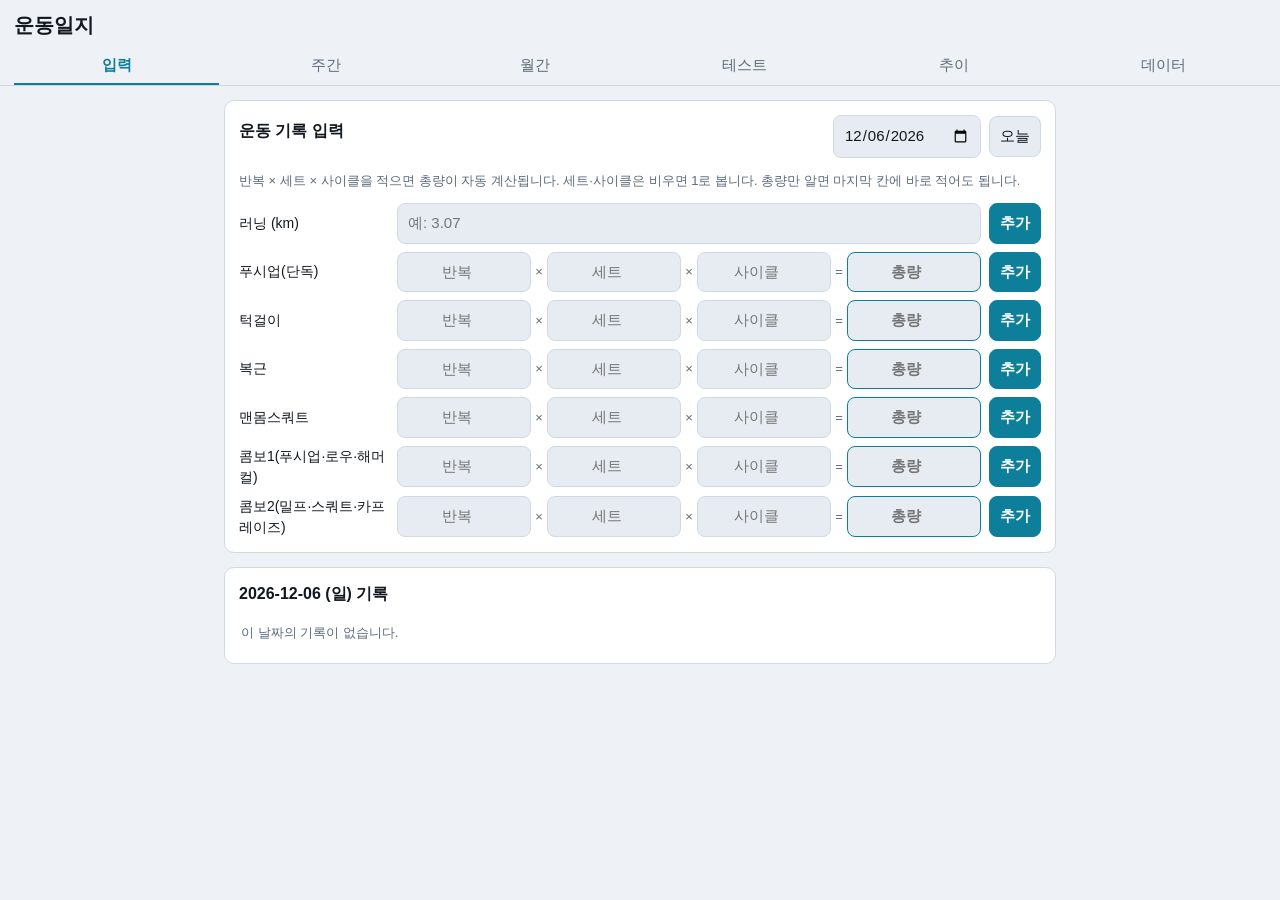
==== workout/index.html @ a90ebc96 "종목 표시 순서 변경 및 종목명 정리 실제 운동 구성에 맞게 이름과 순서를 맞춘다.  입력 순서:   러닝 → 푸시업(단독) → 턱걸이 → 복근 → 맨몸스쿼트 → 콤보1 → 콤보2" ====
<!doctype html>
<html lang="ko">
<head>
  <meta charset="utf-8">
  <meta name="viewport" content="width=device-width, initial-scale=1, viewport-fit=cover">
  <title>운동일지</title>
  <!-- 홈화면에 추가했을 때 브라우저 주소창 없이 앱처럼 열리게 한다 -->
  <meta name="apple-mobile-web-app-capable" content="yes">
  <meta name="mobile-web-app-capable" content="yes">
  <meta name="apple-mobile-web-app-title" content="운동일지">
  <meta name="apple-mobile-web-app-status-bar-style" content="black-translucent">
  <meta name="theme-color" content="#0c1116" media="(prefers-color-scheme: dark)">
  <meta name="theme-color" content="#eef1f5" media="(prefers-color-scheme: light)">
  <link rel="icon" href="icon.svg">
  <link rel="apple-touch-icon" href="icon.svg">
  <link rel="manifest" href="manifest.webmanifest">
  <style>
/* 색 토큰. 계측 도구다운 인상을 위해 중성색은 청록 쪽으로 살짝 기울이고,
   강조색(측정값)과 의미색(증감 신호)을 분리해 둔다. */
:root, :root[data-theme="light"] {
  --bg: #eef1f5;
  --panel: #ffffff;
  --panel2: #e7ecf2;
  --line: #d0d9e3;
  --text: #12181f;
  --dim: #5c6b7d;
  --accent: #0e7f9b;
  --accent-soft: #cfe6ed;
  --good: #237f52;
  --warn: #9a6a12;
  --bad: #b23b3b;
  --radius: 10px;
}
@media (prefers-color-scheme: dark) {
  :root {
    --bg: #0c1116;
    --panel: #151c23;
    --panel2: #1d252e;
    --line: #29333d;
    --text: #e4eaf0;
    --dim: #8695a5;
    --accent: #38b3d0;
    --accent-soft: #17323c;
    --good: #4cc48b;
    --warn: #d8a544;
    --bad: #e0736f;
  }
}
:root[data-theme="dark"] {
  --bg: #0c1116;
  --panel: #151c23;
  --panel2: #1d252e;
  --line: #29333d;
  --text: #e4eaf0;
  --dim: #8695a5;
  --accent: #38b3d0;
  --accent-soft: #17323c;
  --good: #4cc48b;
  --warn: #d8a544;
  --bad: #e0736f;
}
* { box-sizing: border-box; }
html, body { overflow-x: hidden; }
body {
  margin: 0;
  font-family: -apple-system, "Apple SD Gothic Neo", "Noto Sans KR", sans-serif;
  background: var(--bg);
  color: var(--text);
  font-size: 15px;
  line-height: 1.5;
}
header {
  position: sticky;
  top: 0;
  z-index: 10;
  background: var(--bg);
  border-bottom: 1px solid var(--line);
  padding: 10px 14px 0;
}
header h1 { margin: 0 0 8px; font-size: 20px; }
#tabs { display: flex; gap: 4px; overflow-x: auto; }
#tabs button {
  flex: 1;
  min-width: 0;
  padding: 8px 6px;
  border: none;
  border-bottom: 2px solid transparent;
  background: none;
  color: var(--dim);
  font-size: 15px;
  white-space: nowrap;   /* 탭 이름이 두 줄로 쪼개지지 않게 */
  cursor: pointer;
}
@media (max-width: 430px) {
  #tabs button { font-size: 13.5px; padding: 8px 3px; }
}
#tabs button.active { color: var(--accent); border-bottom-color: var(--accent); font-weight: 700; }
main { max-width: 860px; margin: 0 auto; padding: 14px; }

.card {
  background: var(--panel);
  border: 1px solid var(--line);
  border-radius: var(--radius);
  padding: 14px;
  margin-bottom: 14px;
}
.card h2 { margin: 0 0 10px; font-size: 16px; }
.muted { color: var(--dim); font-size: 13px; }

.row { display: flex; gap: 8px; align-items: center; flex-wrap: wrap; }
.spread { justify-content: space-between; }

input, select, button.btn {
  font: inherit;
  color: var(--text);
  background: var(--panel2);
  border: 1px solid var(--line);
  border-radius: 8px;
  padding: 8px 10px;
}
input:focus, select:focus { outline: 2px solid var(--accent); outline-offset: -1px; }
button.btn { cursor: pointer; }
button:focus-visible, a:focus-visible { outline: 2px solid var(--accent); outline-offset: 2px; }
@media (prefers-reduced-motion: reduce) {
  * { animation-duration: .01ms !important; transition-duration: .01ms !important; }
  button.btn:active { transform: none; }
}
button.btn.primary { background: var(--accent); border-color: var(--accent); color: #fff; font-weight: 700; }
button.btn.danger { color: var(--bad); }
button.btn:active { transform: translateY(1px); }

/* 입력 탭 */
.entry-grid { display: grid; grid-template-columns: 1fr; gap: 8px; }
.entry-row {
  display: grid;
  grid-template-columns: minmax(90px, 150px) minmax(0, 1fr) auto;
  gap: 8px;
  align-items: center;
}
.entry-row label { font-size: 14px; }
.entry-row input { min-width: 0; }
/* 반복 × 세트 × 사이클 = 총량 한 줄. 숫자 칸은 좁게, 총량은 강조. */
.numline { display: flex; align-items: center; gap: 4px; min-width: 0; }
.numline .num {
  flex: 1 1 0;
  min-width: 0;
  width: 100%;
  padding: 8px 4px;
  text-align: center;
  font-variant-numeric: tabular-nums;
}
.numline .num.grow { flex: 1 1 100%; text-align: left; padding-left: 10px; }
.numline .num.total { font-weight: 700; border-color: var(--accent); }
.numline .op { color: var(--dim); font-size: 13px; flex: 0 0 auto; }
/* 좁은 화면: 종목명을 입력칸 위로 올려 가로 넘침을 없앤다 */
@media (max-width: 520px) {
  .entry-row { grid-template-columns: minmax(0, 1fr) auto; }
  .entry-row label { grid-column: 1 / -1; font-weight: 600; }
  .numline .num { padding: 8px 2px; font-size: 14px; }
  .numline { gap: 2px; }
}
.loglist { list-style: none; margin: 0; padding: 0; }
.loglist li {
  display: flex;
  align-items: center;
  gap: 8px;
  padding: 7px 2px;
  border-bottom: 1px solid var(--line);
}
.loglist li:last-child { border-bottom: none; }
.loglist .ex { flex: 1; }
.loglist .val { font-weight: 700; font-variant-numeric: tabular-nums; }
.loglist .sets { color: var(--dim); font-size: 13px; }
.loglist button { background: none; border: none; color: var(--bad); font-size: 16px; cursor: pointer; }

/* 내비게이션(주/월) */
.nav { display: flex; align-items: center; justify-content: center; gap: 8px; margin-bottom: 12px; flex-wrap: wrap; }
.nav .title { font-size: 17px; font-weight: 700; min-width: 0; text-align: center; }
.nav button { min-width: 38px; height: 34px; white-space: nowrap; padding: 4px 10px; }

/* 주간 요약 카드 */
.stat-grid { display: grid; grid-template-columns: repeat(auto-fill, minmax(240px, 1fr)); gap: 10px; }
.stat {
  background: var(--panel2);
  border: 1px solid var(--line);
  border-radius: var(--radius);
  padding: 10px 12px;
}
.stat .name { font-size: 13px; color: var(--dim); }
.stat .big { font-size: 24px; font-weight: 800; font-variant-numeric: tabular-nums; letter-spacing: -0.01em; }
.stat .unit { font-size: 13px; font-weight: 400; color: var(--dim); }
.stat .cmp { font-size: 12.5px; }
.up { color: var(--good); }
.down { color: var(--bad); }
.bar { height: 7px; background: var(--line); border-radius: 4px; margin: 7px 0 4px; overflow: hidden; }
.bar i { display: block; height: 100%; background: var(--accent); border-radius: 4px; }
.bar i.done { background: var(--good); }
.goal-edit { width: 84px; padding: 3px 6px; font-size: 13px; }

/* 표 */
.visually-hidden {
  position: absolute;
  width: 1px; height: 1px;
  padding: 0; border: 0;
  overflow: hidden;
  clip: rect(0 0 0 0);
  clip-path: inset(50%);
  white-space: nowrap;
}

.tablewrap { overflow-x: auto; }
table.grid {
  border-collapse: collapse;
  width: 100%;
  font-size: 13.5px;
  white-space: nowrap;
  font-variant-numeric: tabular-nums;  /* 자릿수 정렬 — 눈으로 크기 비교가 되게 */
}
table.grid th, table.grid td {
  border: 1px solid var(--line);
  padding: 4px 8px;
  text-align: right;
}
table.grid th { background: var(--panel2); font-weight: 600; }
table.grid td:first-child, table.grid th:first-child { text-align: left; position: sticky; left: 0; background: var(--panel); }
table.grid tr.weekstart td { border-top: 2px solid var(--accent); }
table.grid tr.today td { background: color-mix(in srgb, var(--accent) 14%, transparent); }
table.grid tr.total td { font-weight: 800; background: var(--panel2); }
table.grid td.zero { color: var(--dim); opacity: .45; }
table.grid td.derived { color: var(--accent); }
.sun { color: var(--bad); }
.sat { color: var(--accent); }

/* 훈련 부하 */
.badge {
  font-size: 12.5px;
  font-weight: 700;
  padding: 3px 9px;
  border-radius: 999px;
  border: 1px solid currentColor;
}
.badge.good { color: var(--good); }
.badge.warn { color: var(--warn); }
.badge.bad  { color: var(--bad); }
.badge.muted { color: var(--dim); }
.gauge {
  position: relative;
  height: 9px;
  background: var(--line);
  border-radius: 5px;
  margin: 10px 0 4px;
}
.gauge .opt {           /* 적정 구간 0.8~1.3 (전체 0~2.0 기준) */
  position: absolute;
  left: 40%; width: 25%;
  top: 0; bottom: 0;
  background: var(--good);
  opacity: .35;
  border-radius: 2px;
}
.gauge b {
  position: absolute;
  top: -4px;
  width: 3px; height: 17px;
  margin-left: -1.5px;
  background: var(--text);
  border-radius: 2px;
}

/* 테스트 탭 */
.counter {
  font-size: 76px;
  font-weight: 800;
  text-align: center;
  line-height: 1.1;
  font-variant-numeric: tabular-nums;
  letter-spacing: -0.03em;
  color: var(--accent);
  padding: 6px 0;
}
.counter.prep { color: var(--dim); }   /* 준비시간 카운트다운은 눌러서 구분 */
button.btn.tiny { padding: 3px 8px; font-size: 12.5px; }
button.btn[disabled] { opacity: .4; cursor: default; }

/* 연간 히트맵 — 좁은 화면에서는 줄이지 말고 가로로 넘겨 본다.
   칸을 줄이면 색 차이를 알아볼 수 없어 지표로서 쓸모가 없어진다. */
.heatmap { display: block; height: auto; }
.heatmap text { fill: var(--dim); }
.hm { fill: var(--line); }
.hm.l0 { fill: var(--line); opacity: .5; }
.hm.l1 { fill: var(--accent); opacity: .3; }
.hm.l2 { fill: var(--accent); opacity: .5; }
.hm.l3 { fill: var(--accent); opacity: .75; }
.hm.l4 { fill: var(--accent); opacity: 1; }
.swatch {
  display: inline-block;
  width: 13px; height: 13px;
  border-radius: 3px;
  background: var(--accent);
}
.swatch.l1 { opacity: .3; }
.swatch.l2 { opacity: .5; }
.swatch.l3 { opacity: .75; }
.swatch.l4 { opacity: 1; }

/* 차트 */
.chart { width: 100%; height: auto; display: block; }
.chart .trendline { fill: none; stroke: var(--accent); stroke-width: 2.5; stroke-linejoin: round; }
.chart .dot { fill: var(--accent); }

/* 전체 비교용 계열 색 — 의미색(증감)과 겹치지 않는 네 가지 */
:root, :root[data-theme="light"] {
  --s0: #0e7f9b;  /* 푸시업 */
  --s1: #5560c4;  /* 턱걸이 */
  --s2: #b3741c;  /* 하체 */
  --s3: #a8496b;  /* 복근 */
}
@media (prefers-color-scheme: dark) {
  :root { --s0: #38b3d0; --s1: #8b96ee; --s2: #d8a544; --s3: #dd8fa8; }
}
:root[data-theme="dark"] { --s0: #38b3d0; --s1: #8b96ee; --s2: #d8a544; --s3: #dd8fa8; }
.chart .s0 { fill: var(--s0); }
.chart .s1 { fill: var(--s1); }
.chart .s2 { fill: var(--s2); }
.chart .s3 { fill: var(--s3); }
.legend .serie { display: inline-flex; align-items: center; gap: 5px; }
.legend .sw { width: 11px; height: 11px; border-radius: 3px; display: inline-block; }
.legend .sw.s0 { background: var(--s0); }
.legend .sw.s1 { background: var(--s1); }
.legend .sw.s2 { background: var(--s2); }
.legend .sw.s3 { background: var(--s3); }
.chart .axis { stroke: var(--line); stroke-width: 1; }
/* viewBox 좌표계 기준 크기 — 폰에서 축소돼도 읽히도록 크게 잡는다 */
.chart text { fill: var(--dim); font-size: 15px; font-variant-numeric: tabular-nums; }
.chart rect.bar-rect { fill: var(--accent); }
.chart rect.bar-rect:hover { fill: var(--good); }
.legend { display: flex; gap: 14px; flex-wrap: wrap; font-size: 13px; color: var(--dim); }

footer.appfoot { text-align: center; color: var(--dim); font-size: 12px; padding: 20px 0 30px; }
</style>
</head>
<body>
  <header>
    <h1>운동일지</h1>
    <nav id="tabs">
      <button data-view="log" class="active">입력</button>
      <button data-view="week">주간</button>
      <button data-view="month">월간</button>
      <button data-view="test">테스트</button>
      <button data-view="trend">추이</button>
      <button data-view="data">데이터</button>
    </nav>
  </header>
  <main id="app"></main>
  <script>
// 시드(초기) 기록 — 비워 둔다.
//
// 개인 운동기록은 저장소에 커밋하지 않는다. 이 저장소는 공개되어 있고,
// 날짜별 훈련량은 개인 정보이기 때문이다. 기록은 각자의 브라우저에만 저장되며,
// 새 기기에서는 앱의 [데이터 → JSON 가져오기]로 백업 파일을 한 번 불러오면 된다.
//
// 백업 파일은 [데이터 → JSON 내보내기]로 언제든 만들 수 있고,
// Numbers 파일에서 새로 뽑으려면 다음을 쓴다(결과 JSON은 커밋하지 말 것):
//   python3 tools/convert_numbers.py 2026운동일지.numbers -o 백업.json
window.WORKOUT_HISTORY = [];

/* 운동일지 — 근지구력·심폐능력 주간 운동량 관리
 * 데이터: localStorage (최초 실행 시 history.js 시드 로드)
 * 파생 열(푸시업 합계 = 콤보상체 + 단독푸시업 등)은 항상 재계산한다.
 */
"use strict";

/* ---------- 종목 정의 ----------
 * 입력 순서(= 화면에 보이는 순서):
 *   러닝 → 푸시업(단독) → 턱걸이 → 복근 → 맨몸스쿼트 → 콤보1 → 콤보2 */
const EXERCISES = [
  { key: "running",     name: "러닝",                          unit: "km", decimal: true },
  { key: "solo_pushup", name: "푸시업(단독)",                  unit: "회" },
  { key: "pullup",      name: "턱걸이",                        unit: "회" },
  { key: "abs",         name: "복근",                          unit: "회" },
  { key: "solo_legs",   name: "맨몸스쿼트",                    unit: "회" },
  { key: "combo_upper", name: "콤보1(푸시업·로우·해머컬)",     unit: "회" },
  { key: "combo_lower", name: "콤보2(밀프·스쿼트·카프레이즈)", unit: "회" },
  // 2023년 상반기 방식의 원시 기록 — 입력 폼에는 숨기고 합계에만 반영
  { key: "pushup",         name: "푸시업(구기록)",     unit: "회", legacy: true },
  { key: "legs",           name: "하체(구기록)",       unit: "회", legacy: true },
  { key: "weighted_squat", name: "중량스쿼트 9kg",     unit: "회", legacy: true },
  { key: "dips",           name: "딥스",               unit: "회", legacy: true },
];
// 파생 합계: 기존 Numbers 템플릿의 '푸시업'(=G+I), '하체'(=H+J) 열에 해당
const DERIVED = [
  { key: "pushup_total", name: "푸시업 합계", unit: "회", parts: ["pushup", "combo_upper", "solo_pushup"] },
  { key: "legs_total",   name: "하체 합계",   unit: "회", parts: ["legs", "combo_lower", "solo_legs"] },
];

/* 지표 표시 순서 — 표·선택창·차트 어디서나 이 순서를 쓴다.
 * 합계가 있는 종목은 합계를 먼저 놓고 바로 뒤에 단독 카운트를 붙인다. */
const METRIC_ORDER = [
  "running",        // 러닝
  "pushup_total",   // 푸시업 합계
  "solo_pushup",    //   └ 푸시업(단독)
  "pullup",         // 턱걸이
  "abs",            // 복근
  "legs_total",     // 하체 합계
  "solo_legs",      //   └ 맨몸스쿼트
  "combo_upper",    // 콤보1
  "combo_lower",    // 콤보2
];
// 주간 탭 요약 카드 — 합계 지표 위주
const WEEK_METRICS = ["running", "pushup_total", "pullup", "abs", "legs_total"];
// 표 열 순서
const MONTH_COLS = METRIC_ORDER;
// 전체 비교 차트에서 쌓아 올리는 지표 (단위가 '회'로 같고, 서로 겹치지 않는 것만)
const STACK_METRICS = ["pushup_total", "pullup", "abs", "legs_total"];

const EX_BY_KEY = {};
EXERCISES.forEach(e => EX_BY_KEY[e.key] = e);
DERIVED.forEach(e => EX_BY_KEY[e.key] = e);
function exName(k) { return EX_BY_KEY[k] ? EX_BY_KEY[k].name : k; }
function exUnit(k) { return EX_BY_KEY[k] ? EX_BY_KEY[k].unit : ""; }

/* ---------- 저장소 ---------- */
const LS_KEY = "workout-log-v1";
let state = null;

function uid() { return Math.random().toString(36).slice(2, 10) + Date.now().toString(36); }

function loadState() {
  try {
    const raw = localStorage.getItem(LS_KEY);
    if (raw) { state = migrate(JSON.parse(raw)); return; }
  } catch (e) { /* 손상 시 시드로 재시작 */ }
  seedState();
}
// 예전 버전에서 저장된 데이터에 새 필드를 채워 넣는다.
function migrate(s) {
  if (!Array.isArray(s.entries)) s.entries = [];
  if (!s.goals) s.goals = {};
  if (!Array.isArray(s.tests)) s.tests = [];
  return s;
}
function seedState() {
  const hist = (window.WORKOUT_HISTORY || []).map(e => ({ id: uid(), d: e.d, ex: e.ex, v: e.v, s: e.s }));
  state = { entries: hist, goals: {}, tests: [] };
  saveState();
}
function saveState() { localStorage.setItem(LS_KEY, JSON.stringify(state)); }

/* ---------- 날짜 유틸 (주 시작 = 월요일) ---------- */
function iso(d) {
  return d.getFullYear() + "-" + String(d.getMonth() + 1).padStart(2, "0") + "-" + String(d.getDate()).padStart(2, "0");
}
function parseISO(s) { const [y, m, d] = s.split("-").map(Number); return new Date(y, m - 1, d); }
function addDays(d, n) { const r = new Date(d); r.setDate(r.getDate() + n); return r; }
function mondayOf(d) { const r = new Date(d); r.setDate(r.getDate() - (r.getDay() + 6) % 7); return r; }
function fmtNum(v, decimal) {
  if (v == null) return "";
  return decimal ? (Math.round(v * 100) / 100).toLocaleString() : Math.round(v).toLocaleString();
}
const DOW = ["일", "월", "화", "수", "목", "금", "토"];

/* ---------- 집계 ---------- */
function entriesBetween(from, to) { // ISO 문자열 비교, 양끝 포함
  return state.entries.filter(e => e.d >= from && e.d <= to);
}
function sumByExercise(entries) {
  const sums = {};
  for (const e of entries) sums[e.ex] = (sums[e.ex] || 0) + e.v;
  for (const dv of DERIVED) sums[dv.key] = dv.parts.reduce((a, p) => a + (sums[p] || 0), 0);
  return sums;
}
function weekSums(monday) { return sumByExercise(entriesBetween(iso(monday), iso(addDays(monday, 6)))); }

/* ---------- 훈련 부하 ----------
 * 종목이 다른 운동을 한 숫자로 합치기 위한 환산치. 러닝 1km를 맨몸 100회에
 * 상당하는 부하로 본다(대략적인 기준일 뿐 생리학적 등가는 아니다).
 * 이 값 자체보다 주 단위 변화율이 의미 있다. */
const RUNNING_LOAD_PER_KM = 100;

function loadOf(entries) {
  let load = 0;
  for (const e of entries) load += e.ex === "running" ? e.v * RUNNING_LOAD_PER_KM : e.v;
  return load;
}
function weekLoad(monday) { return loadOf(entriesBetween(iso(monday), iso(addDays(monday, 6)))); }

/* 급성:만성 부하비 (ACWR).
 * 급성 = 해당 주 부하, 만성 = 해당 주를 포함한 최근 4주의 주당 평균 부하.
 * 스포츠과학에서 통용되는 구간을 그대로 쓴다. */
function acwr(monday) {
  const acute = weekLoad(monday);
  let chronicSum = 0;
  for (let i = 0; i < 4; i++) chronicSum += weekLoad(addDays(monday, -7 * i));
  const chronic = chronicSum / 4;
  return { acute, chronic, ratio: chronic > 0 ? acute / chronic : null };
}
function acwrZone(ratio) {
  if (ratio == null) return { label: "판정 불가", cls: "muted", desc: "직전 4주 기록이 없어 비교할 수 없습니다." };
  if (ratio < 0.8)  return { label: "훈련량 급감", cls: "warn", desc: "평소보다 적습니다. 이 상태가 이어지면 쌓아둔 체력이 줄어듭니다." };
  if (ratio <= 1.3) return { label: "적정",       cls: "good", desc: "평소 수준에서 무리 없이 늘려가는 구간입니다." };
  if (ratio <= 1.5) return { label: "주의",       cls: "warn", desc: "증가 속도가 빠릅니다. 다음 주는 유지하거나 조금 줄이는 편이 안전합니다." };
  return                   { label: "과부하 위험", cls: "bad",  desc: "급격한 증가는 부상 위험을 높입니다. 회복에 무게를 두세요." };
}

/* ---------- 세트 표기 파서: "5x10+5x10", "5×10", "3.07", "200+200" ---------- */
function parseSets(text) {
  const norm = String(text).trim().replace(/×/g, "x").replace(/\s+/g, "").replace(/,/g, "");
  if (!norm) return null;
  if (!/^[0-9.x+]+$/.test(norm)) return null;
  let total = 0;
  for (const term of norm.split("+")) {
    if (!term) return null;
    const factors = term.split("x");
    let prod = 1;
    for (const f of factors) {
      if (!/^\d+(\.\d+)?$/.test(f)) return null;
      prod *= parseFloat(f);
    }
    total += prod;
  }
  return Math.round(total * 1000) / 1000;
}

/* ---------- 뷰 라우팅 ---------- */
const app = document.getElementById("app");
const views = { log: renderLog, week: renderWeek, month: renderMonth,
                test: renderTest, trend: renderTrend, data: renderData };
let current = { view: "log", date: iso(new Date()), weekMonday: mondayOf(new Date()),
                month: new Date().getMonth(), year: new Date().getFullYear(),
                trendEx: "pushup_total", trendYear: new Date().getFullYear(),
                trendUnit: "week", trendMode: "single",
                testEx: "pullup", testBpm: 30, testPrep: 15 };

document.getElementById("tabs").addEventListener("click", ev => {
  const btn = ev.target.closest("button[data-view]");
  if (!btn) return;
  metronome.stop();          // 탭을 옮기면 메트로놈은 멈춘다
  current.view = btn.dataset.view;
  document.querySelectorAll("#tabs button").forEach(b => b.classList.toggle("active", b === btn));
  render();
});
function render() { app.innerHTML = ""; views[current.view](); }

function el(tag, attrs, ...children) {
  const node = document.createElement(tag);
  if (attrs) for (const [k, v] of Object.entries(attrs)) {
    if (k === "class") node.className = v;
    else if (k.startsWith("on")) node.addEventListener(k.slice(2), v);
    else node.setAttribute(k, v);
  }
  for (const c of children.flat()) {
    if (c == null) continue;
    node.appendChild(typeof c === "string" ? document.createTextNode(c) : c);
  }
  return node;
}

/* ---------- 입력 탭 ---------- */
function renderLog() {
  const dateInput = el("input", { type: "date", value: current.date,
    onchange: ev => { current.date = ev.target.value; render(); } });

  const form = el("div", { class: "entry-grid" });
  for (const ex of EXERCISES.filter(e => !e.legacy)) {
    form.appendChild(ex.decimal ? distanceRow(ex) : repsRow(ex));
  }

  // 러닝처럼 거리 하나만 적는 종목
  function distanceRow(ex) {
    const km = el("input", { type: "number", inputmode: "decimal", step: "0.01", min: "0",
      placeholder: "예: 3.07", class: "num grow" });
    const add = () => {
      const v = parseFloat(km.value);
      if (!(v > 0)) { km.focus(); return; }
      state.entries.push({ id: uid(), d: current.date, ex: ex.key, v: Math.round(v * 1000) / 1000 });
      saveState(); render();
    };
    km.addEventListener("keydown", e => { if (e.key === "Enter") add(); });
    return el("div", { class: "entry-row" },
      el("label", null, `${ex.name} (${ex.unit})`),
      el("div", { class: "numline" }, km),
      el("button", { class: "btn primary", onclick: add }, "추가"));
  }

  /* 반복 종목: 사이클 = 운동 + 휴식, 운동 = 반복수 × 세트수
   * → 총량 = 반복수 × 세트 × 사이클.
   * 세트·사이클을 비우면 1로 본다. 총량만 알고 있으면 총량 칸에 바로 적어도 된다. */
  function repsRow(ex) {
    const reps   = el("input", { type: "number", inputmode: "numeric", min: "0", step: "1",
      placeholder: "반복", class: "num", "aria-label": `${ex.name} 반복수` });
    const sets   = el("input", { type: "number", inputmode: "numeric", min: "0", step: "1",
      placeholder: "세트", class: "num", "aria-label": `${ex.name} 세트수` });
    const cycles = el("input", { type: "number", inputmode: "numeric", min: "0", step: "1",
      placeholder: "사이클", class: "num", "aria-label": `${ex.name} 사이클수` });
    const total  = el("input", { type: "number", inputmode: "numeric", min: "0", step: "1",
      placeholder: "총량", class: "num total", "aria-label": `${ex.name} 총량` });

    let totalTouched = false;   // 총량을 직접 고쳤다면 자동 계산이 덮어쓰지 않는다
    const calc = () => {
      const r = parseInt(reps.value, 10);
      if (!(r > 0)) return null;
      const s = parseInt(sets.value, 10) || 1;
      const c = parseInt(cycles.value, 10) || 1;
      return { v: r * s * c, r, s, c };
    };
    const sync = () => {
      if (totalTouched) return;
      const got = calc();
      total.value = got ? got.v : "";
    };
    [reps, sets, cycles].forEach(i => i.addEventListener("input", sync));
    total.addEventListener("input", () => { totalTouched = total.value !== ""; });

    const add = () => {
      const got = calc();
      const typed = parseInt(total.value, 10);
      // 총량을 직접 적었으면 그 값이 우선
      const v = totalTouched && typed > 0 ? typed : (got ? got.v : typed);
      if (!(v > 0)) { reps.focus(); return; }
      // 계산으로 나온 값일 때만 내역(10×5×2)을 함께 남긴다
      const s = got && !totalTouched
        ? [got.r, got.s > 1 ? got.s : null, got.c > 1 ? got.c : null].filter(Boolean).join("×")
        : undefined;
      state.entries.push({ id: uid(), d: current.date, ex: ex.key, v, s: s && s.includes("×") ? s : undefined });
      saveState(); render();
    };
    [reps, sets, cycles, total].forEach(i =>
      i.addEventListener("keydown", e => { if (e.key === "Enter") add(); }));

    return el("div", { class: "entry-row" },
      el("label", null, ex.name),
      el("div", { class: "numline" },
        reps, el("span", { class: "op" }, "×"),
        sets, el("span", { class: "op" }, "×"),
        cycles, el("span", { class: "op" }, "="),
        total),
      el("button", { class: "btn primary", onclick: add }, "추가"));
  }

  const dayEntries = state.entries.filter(e => e.d === current.date)
    .sort((a, b) => a.ex.localeCompare(b.ex));
  const list = el("ul", { class: "loglist" },
    dayEntries.length ? dayEntries.map(e => el("li", null,
      el("span", { class: "ex" }, exName(e.ex)),
      e.s ? el("span", { class: "sets" }, e.s) : null,
      el("span", { class: "val" }, `${fmtNum(e.v, EX_BY_KEY[e.ex] && EX_BY_KEY[e.ex].decimal)} ${exUnit(e.ex)}`),
      el("button", { title: "삭제", onclick: () => {
        state.entries = state.entries.filter(x => x.id !== e.id);
        saveState(); render();
      } }, "✕")))
    : [el("li", { class: "muted" }, "이 날짜의 기록이 없습니다.")]);

  const d = parseISO(current.date);
  const daySums = sumByExercise(dayEntries);
  const summary = el("div", { class: "muted" },
    DERIVED.filter(dv => daySums[dv.key]).map(dv =>
      `${dv.name} ${fmtNum(daySums[dv.key])}${dv.unit}  `).join(""));

  app.append(
    el("div", { class: "card" },
      el("div", { class: "row spread" },
        el("h2", null, "운동 기록 입력"),
        el("div", { class: "row" }, dateInput,
          el("button", { class: "btn", onclick: () => { current.date = iso(new Date()); render(); } }, "오늘"))),
      el("p", { class: "muted" },
        "반복 × 세트 × 사이클을 적으면 총량이 자동 계산됩니다. 세트·사이클은 비우면 1로 봅니다. " +
        "총량만 알면 마지막 칸에 바로 적어도 됩니다."),
      form),
    el("div", { class: "card" },
      el("h2", null, `${current.date} (${DOW[d.getDay()]}) 기록`),
      list, summary));
}

/* ---------- 주간 탭 ---------- */
function renderWeek() {
  const mon = current.weekMonday;
  const sun = addDays(mon, 6);
  const thisWeek = weekSums(mon);
  const prevWeek = weekSums(addDays(mon, -7));
  // 직전 4주 평균 (이번 주 제외)
  const avg4 = {};
  for (let i = 1; i <= 4; i++) {
    const s = weekSums(addDays(mon, -7 * i));
    for (const [k, v] of Object.entries(s)) avg4[k] = (avg4[k] || 0) + v / 4;
  }

  const nav = el("div", { class: "nav" },
    el("button", { class: "btn", onclick: () => { current.weekMonday = addDays(mon, -7); render(); } }, "◀"),
    el("div", { class: "title" }, `${iso(mon)} ~ ${iso(sun)}`),
    el("button", { class: "btn", onclick: () => { current.weekMonday = addDays(mon, 7); render(); } }, "▶"),
    el("button", { class: "btn", onclick: () => { current.weekMonday = mondayOf(new Date()); render(); } }, "이번주"));

  const grid = el("div", { class: "stat-grid" });
  for (const key of WEEK_METRICS) {
    const meta = EX_BY_KEY[key];
    const val = thisWeek[key] || 0;
    const prev = prevWeek[key] || 0;
    const goal = state.goals[key];
    const diff = val - prev;
    const cmp = prev || val
      ? el("div", { class: "cmp" },
          el("span", { class: diff >= 0 ? "up" : "down" },
            (diff >= 0 ? "▲ " : "▼ ") + fmtNum(Math.abs(diff), meta.decimal)),
          ` 전주 ${fmtNum(prev, meta.decimal)} · 4주평균 ${fmtNum(avg4[key] || 0, meta.decimal)}`)
      : el("div", { class: "cmp muted" }, "기록 없음");

    // 목표를 비워 두면 점진적 과부하(4주 평균 +5%)를 제안값으로 흐리게 보여준다.
    const suggested = avg4[key] > 0
      ? (meta.decimal ? Math.round(avg4[key] * 1.05 * 10) / 10 : Math.round(avg4[key] * 1.05 / 10) * 10)
      : null;
    const goalInput = el("input", { class: "goal-edit", type: "number", min: "0", step: meta.decimal ? "0.5" : "10",
      value: goal != null ? goal : "",
      placeholder: suggested ? String(suggested) : "목표",
      title: suggested ? `제안: 최근 4주 평균의 +5% (${fmtNum(suggested, meta.decimal)})` : "",
      onchange: ev => {
        const v = parseFloat(ev.target.value);
        if (isNaN(v) || v <= 0) delete state.goals[key]; else state.goals[key] = v;
        saveState(); render();
      } });
    const useSuggested = suggested && goal == null
      ? el("button", { class: "btn tiny", title: "최근 4주 평균 +5%로 목표 설정",
          onclick: () => { state.goals[key] = suggested; saveState(); render(); } }, `${fmtNum(suggested, meta.decimal)} 적용`)
      : null;
    const pct = goal ? Math.min(100, val / goal * 100) : 0;
    grid.appendChild(el("div", { class: "stat" },
      el("div", { class: "name" }, meta.name),
      el("div", { class: "big" }, fmtNum(val, meta.decimal), el("span", { class: "unit" }, ` ${meta.unit}`),
        goal ? el("span", { class: "unit" }, ` / ${fmtNum(goal, meta.decimal)}`) : null),
      goal ? el("div", { class: "bar" }, el("i", { class: pct >= 100 ? "done" : "", style: `width:${pct}%` })) : null,
      cmp,
      el("div", { class: "row", style: "margin-top:6px" },
        el("span", { class: "muted" }, "주간 목표"), goalInput, useSuggested)));
  }

  // 급성:만성 부하비 — 이번 주가 평소 대비 얼마나 급한지
  const load = acwr(mon);
  const zone = acwrZone(load.ratio);
  const gaugePct = load.ratio == null ? 0 : Math.min(100, load.ratio / 2 * 100);
  const loadCard = el("div", { class: "card" },
    el("div", { class: "row spread" },
      el("h2", null, "훈련 부하"),
      el("span", { class: `badge ${zone.cls}` }, zone.label)),
    el("div", { class: "row spread", style: "align-items:baseline" },
      el("div", { class: "big", style: "font-size:30px" },
        load.ratio == null ? "—" : load.ratio.toFixed(2),
        el("span", { class: "unit" }, " 배")),
      el("span", { class: "muted" },
        `이번 주 ${fmtNum(load.acute)} · 4주 평균 ${fmtNum(load.chronic)}`)),
    el("div", { class: "gauge" },
      el("i", { class: "opt" }),                                   // 0.8~1.3 적정 구간 표시
      el("b", { style: `left:${gaugePct}%` })),
    el("div", { class: "row spread muted", style: "font-size:11.5px" },
      el("span", null, "0"), el("span", null, "0.8"), el("span", null, "1.3"), el("span", null, "2.0+")),
    el("p", { class: "muted", style: "margin-bottom:0" }, zone.desc),
    el("p", { class: "muted", style: "margin:6px 0 0" },
      `부하 = 총 반복수 + 러닝 km × ${RUNNING_LOAD_PER_KM}. 절대값보다 주별 변화율을 보는 지표입니다.`));

  // 요일 × 종목 상세 표
  const days = Array.from({ length: 7 }, (_, i) => addDays(mon, i));
  const perDay = days.map(d => sumByExercise(state.entries.filter(e => e.d === iso(d))));
  const header = el("tr", null, el("th", null, "종목"),
    days.map((d, i) => el("th", { class: d.getDay() === 0 ? "sun" : d.getDay() === 6 ? "sat" : "" },
      `${d.getMonth() + 1}/${d.getDate()} ${DOW[d.getDay()]}`)),
    el("th", null, "주합계"));
  const rows = MONTH_COLS.map(key => {
    const meta = EX_BY_KEY[key];
    const cells = perDay.map(s => {
      const v = s[key] || 0;
      return el("td", { class: v ? (DERIVED.some(dv => dv.key === key) ? "derived" : "") : "zero" },
        v ? fmtNum(v, meta.decimal) : "·");
    });
    const tot = thisWeek[key] || 0;
    return el("tr", null, el("td", null, meta.name), cells,
      el("td", { class: tot ? "" : "zero", style: "font-weight:700" }, tot ? fmtNum(tot, meta.decimal) : "·"));
  });

  app.append(nav,
    el("div", { class: "card" }, el("h2", null, "주간 운동량"), grid),
    loadCard,
    el("div", { class: "card" }, el("h2", null, "요일별 상세"),
      el("div", { class: "tablewrap" }, el("table", { class: "grid" }, header, rows))));
}

/* ---------- 월간 탭 ---------- */
function renderMonth() {
  const { year, month } = current;
  const first = new Date(year, month, 1);
  const daysInMonth = new Date(year, month + 1, 0).getDate();
  const monthEntries = entriesBetween(iso(first), iso(new Date(year, month, daysInMonth)));
  const byDay = {};
  for (const e of monthEntries) (byDay[e.d] = byDay[e.d] || []).push(e);

  const nav = el("div", { class: "nav" },
    el("button", { class: "btn", onclick: () => { shiftMonth(-1); } }, "◀"),
    el("div", { class: "title" }, `${year}년 ${month + 1}월`),
    el("button", { class: "btn", onclick: () => { shiftMonth(1); } }, "▶"),
    el("button", { class: "btn", onclick: () => {
      current.year = new Date().getFullYear(); current.month = new Date().getMonth(); render();
    } }, "이번달"));
  function shiftMonth(n) {
    const d = new Date(year, month + n, 1);
    current.year = d.getFullYear(); current.month = d.getMonth(); render();
  }

  const header = el("tr", null, el("th", null, "날짜"),
    MONTH_COLS.map(k => el("th", null, exName(k))));
  const rows = [];
  const totals = sumByExercise(monthEntries);
  const todayISO = iso(new Date());
  for (let day = 1; day <= daysInMonth; day++) {
    const d = new Date(year, month, day);
    const dISO = iso(d);
    const sums = sumByExercise(byDay[dISO] || []);
    const detail = {};
    for (const e of byDay[dISO] || []) if (e.s) detail[e.ex] = (detail[e.ex] ? detail[e.ex] + " / " : "") + e.s;
    const cls = [d.getDay() === 1 ? "weekstart" : "", dISO === todayISO ? "today" : ""].join(" ").trim();
    rows.push(el("tr", cls ? { class: cls } : null,
      el("td", { class: d.getDay() === 0 ? "sun" : d.getDay() === 6 ? "sat" : "" },
        `${day}일 (${DOW[d.getDay()]})`),
      MONTH_COLS.map(k => {
        const meta = EX_BY_KEY[k];
        const v = sums[k] || 0;
        const attrs = { class: v ? (DERIVED.some(dv => dv.key === k) ? "derived" : "") : "zero" };
        if (detail[k]) attrs.title = detail[k];
        return el("td", attrs, v ? fmtNum(v, meta.decimal) : "·");
      })));
  }
  rows.push(el("tr", { class: "total" }, el("td", null, "월 합계"),
    MONTH_COLS.map(k => el("td", null, fmtNum(totals[k] || 0, EX_BY_KEY[k].decimal)))));

  const activeDays = Object.keys(byDay).length;
  app.append(nav,
    el("div", { class: "card" },
      el("div", { class: "row spread" },
        el("h2", null, "월간 기록표"),
        el("span", { class: "muted" }, `운동일 ${activeDays}일 / ${daysInMonth}일`)),
      el("p", { class: "muted" }, "파란 굵은 선 = 주(월요일) 시작 · 파란 숫자 = 자동 합산 열 · 셀에 마우스를 올리면 세트 내역"),
      el("div", { class: "tablewrap" }, el("table", { class: "grid" }, header, rows))));
}

/* ---------- 카운트 음성 ----------
 * 박자를 '띡' 소리 대신 영어 숫자로 읽어 준다. 세면서 운동하지 않아도 되고,
 * 몇 회째인지 귀로 바로 알 수 있다.
 *
 * 타이밍은 오디오 시계(AudioContext.currentTime)로 잡는다. setInterval은
 * 화면이 꺼지거나 부하가 걸리면 밀리지만, 오디오 시계는 밀리지 않는다.
 * 25ms마다 시계를 확인해 도달한 순간에 발음하므로 오차는 사람이 느끼지 못하는 수준이다. */
const speaker = {
  voice: null,
  pick() {
    if (this.voice) return this.voice;
    const vs = window.speechSynthesis ? speechSynthesis.getVoices() : [];
    this.voice = vs.find(v => /^en[-_]US/i.test(v.lang) && !/google/i.test(v.name))
              || vs.find(v => /^en/i.test(v.lang)) || null;
    return this.voice;
  },
  say(text, rate) {
    if (!window.speechSynthesis) return;
    const u = new SpeechSynthesisUtterance(text);
    const v = this.pick();
    if (v) u.voice = v;
    u.lang = "en-US";
    u.rate = rate || 1.15;
    u.pitch = 1;
    speechSynthesis.cancel();      // 이전 발음이 남아 밀리지 않게
    speechSynthesis.speak(u);
  },
};
if (window.speechSynthesis) speechSynthesis.onvoiceschanged = () => { speaker.voice = null; };

const metronome = {
  ctx: null, timer: null, nextTick: 0, count: 0, bpm: 30, prep: 15,
  startAt: 0, phase: "idle",       // idle | prep | run
  wakeLock: null, onCount: null, onPrep: null,

  async start(bpm, prepSec, onCount, onPrep) {
    this.stop();
    this.bpm = bpm; this.prep = prepSec; this.count = 0;
    this.onCount = onCount; this.onPrep = onPrep;

    const Ctx = window.AudioContext || window.webkitAudioContext;
    if (!this.ctx) this.ctx = new Ctx();
    await this.ctx.resume();                       // iOS는 사용자 조작 직후에만 열린다
    // iOS는 첫 발음이 사용자 조작 안에서 일어나야 이후 발음이 허용된다
    speaker.say("Get ready", 1);
    try {
      if (navigator.wakeLock) this.wakeLock = await navigator.wakeLock.request("screen");
    } catch (e) { /* 미지원 기기는 그냥 넘어간다 */ }

    this.phase = "prep";
    this.startAt = this.ctx.currentTime + this.prep;   // 준비시간 후 1회차
    this.nextTick = this.startAt;
    this.lastPrepCall = null;
    this.timer = setInterval(() => this.tick(), 25);
  },

  tick() {
    const now = this.ctx.currentTime;
    if (this.phase === "prep") {
      const left = Math.ceil(this.startAt - now);
      if (left !== this.lastPrepCall) {
        this.lastPrepCall = left;
        if (this.onPrep) this.onPrep(Math.max(0, left));
        if (left > 0 && left <= 3) this.beep(now, 900);   // 3·2·1 짧은 신호음
      }
      if (now < this.startAt) return;
      this.phase = "run";
    }
    const interval = 60 / this.bpm;
    while (now >= this.nextTick) {
      this.count++;
      speaker.say(String(this.count));
      if (this.onCount) this.onCount(this.count);
      this.nextTick += interval;
    }
  },

  beep(when, freq) {
    const osc = this.ctx.createOscillator();
    const gain = this.ctx.createGain();
    osc.frequency.value = freq;
    gain.gain.setValueAtTime(0.0001, when);
    gain.gain.exponentialRampToValueAtTime(0.5, when + 0.002);
    gain.gain.exponentialRampToValueAtTime(0.0001, when + 0.09);
    osc.connect(gain); gain.connect(this.ctx.destination);
    osc.start(when); osc.stop(when + 0.1);
  },

  stop() {
    if (this.timer) { clearInterval(this.timer); this.timer = null; }
    if (this.wakeLock) { this.wakeLock.release().catch(() => {}); this.wakeLock = null; }
    if (window.speechSynthesis) speechSynthesis.cancel();
    this.phase = "idle";
    return this.count;
  },
};

/* ---------- 테스트 탭 ---------- */
// 최대반복 테스트 대상 (BPM에 맞춰 세는 종목)
const TEST_EXERCISES = [
  { key: "pullup", name: "턱걸이" },
  { key: "pushup", name: "푸시업" },
  { key: "squat",  name: "스쿼트" },
  { key: "dips",   name: "딥스" },
  { key: "situp",  name: "윗몸일으키기" },
];
function testName(k) {
  const t = TEST_EXERCISES.find(x => x.key === k);
  return t ? t.name : k;
}

function saveTest(ex, reps, bpm) {
  state.tests.push({ id: uid(), d: iso(new Date()), ex, reps, bpm });
  saveState();
}

function renderTest() {
  const exSelect = el("select", { onchange: ev => { current.testEx = ev.target.value; render(); } },
    TEST_EXERCISES.map(t =>
      el("option", { value: t.key, ...(t.key === current.testEx ? { selected: "" } : {}) }, t.name)));
  const bpmInput = el("input", { type: "number", min: "10", max: "120", step: "5",
    value: current.testBpm, style: "width:76px",
    onchange: ev => { current.testBpm = Math.max(10, Math.min(120, +ev.target.value || 30)); } });
  const prepInput = el("input", { type: "number", min: "0", max: "60", step: "5",
    value: current.testPrep, style: "width:76px",
    onchange: ev => { current.testPrep = Math.max(0, Math.min(60, +ev.target.value || 0)); } });

  const counter = el("div", { class: "counter" }, "0");
  const IDLE_HINT = "시작을 누르면 준비시간이 흐른 뒤, 영어로 숫자를 세어 줍니다. " +
    "숫자 하나에 1회씩 맞춰서 하고, 박자를 놓치는 순간 정지를 누르세요. 그때까지의 횟수가 기록됩니다.";
  const hint = el("p", { class: "muted" }, IDLE_HINT);

  const startBtn = el("button", { class: "btn primary", style: "flex:1" }, "시작");
  const stopBtn = el("button", { class: "btn danger", style: "flex:1", disabled: "" }, "정지 · 기록");

  startBtn.addEventListener("click", async () => {
    counter.textContent = current.testPrep > 0 ? String(current.testPrep) : "0";
    counter.classList.toggle("prep", current.testPrep > 0);
    startBtn.disabled = true; stopBtn.removeAttribute("disabled");
    hint.textContent = `${current.testBpm} BPM · 1회당 ${(60 / current.testBpm).toFixed(1)}초. 준비하세요.`;
    try {
      await metronome.start(current.testBpm, current.testPrep,
        n => { counter.classList.remove("prep"); counter.textContent = String(n); },
        left => {
          counter.textContent = String(left);
          if (left === 0) hint.textContent = "시작! 숫자에 맞춰 진행하세요.";
        });
    } catch (e) {
      startBtn.disabled = false; stopBtn.setAttribute("disabled", "");
      counter.classList.remove("prep");
      hint.textContent = "소리를 재생할 수 없습니다. 무음 모드를 해제하고 다시 시도해 보세요.";
    }
  });
  stopBtn.addEventListener("click", () => {
    const reps = metronome.stop();
    startBtn.disabled = false; stopBtn.setAttribute("disabled", "");
    counter.classList.remove("prep");
    if (reps > 0 && confirm(`${testName(current.testEx)} ${reps}회 (${current.testBpm} BPM)로 기록할까요?`)) {
      saveTest(current.testEx, reps, current.testBpm);
    }
    render();
  });

  // 메트로놈 없이 직접 잰 결과를 넣는 경우
  const manualReps = el("input", { type: "number", min: "1", step: "1", placeholder: "횟수", style: "width:96px" });
  const manualAdd = () => {
    const v = parseInt(manualReps.value, 10);
    if (!v || v <= 0) { manualReps.focus(); return; }
    saveTest(current.testEx, v, null);
    render();
  };

  // 선택 종목의 기록 추이
  const mine = state.tests.filter(t => t.ex === current.testEx).sort((a, b) => a.d.localeCompare(b.d));
  const best = mine.reduce((a, t) => t.reps > a ? t.reps : a, 0);
  const latest = mine.length ? mine[mine.length - 1] : null;
  const prev = mine.length > 1 ? mine[mine.length - 2] : null;

  let chart = null;
  if (mine.length >= 2) {
    const W = 820, H = 240, padL = 56, padB = 42, padT = 14;
    const max = Math.max(...mine.map(t => t.reps));
    const t0 = parseISO(mine[0].d).getTime();
    const t1 = parseISO(mine[mine.length - 1].d).getTime();
    const span = Math.max(1, t1 - t0);
    const x = t => padL + (W - padL - 12) * ((parseISO(t.d).getTime() - t0) / span);
    const y = t => H - padB - (H - padB - padT) * (t.reps / max);
    const parts = [`<line class="axis" x1="${padL}" y1="${H - padB}" x2="${W}" y2="${H - padB}"/>`];
    for (const frac of [0.5, 1]) {
      const gy = H - padB - (H - padB - padT) * frac;
      parts.push(`<line class="axis" x1="${padL}" y1="${gy}" x2="${W}" y2="${gy}" stroke-dasharray="3 4"/>`);
      parts.push(`<text x="${padL - 7}" y="${gy + 5}" text-anchor="end">${Math.round(max * frac)}</text>`);
    }
    parts.push(`<polyline class="trendline" points="${mine.map(t => `${x(t).toFixed(1)},${y(t).toFixed(1)}`).join(" ")}"/>`);
    for (const t of mine)
      parts.push(`<circle class="dot" cx="${x(t).toFixed(1)}" cy="${y(t).toFixed(1)}" r="5"><title>${t.d} · ${t.reps}회${t.bpm ? ` (${t.bpm} BPM)` : ""}</title></circle>`);
    parts.push(`<text x="${padL}" y="${H - padB + 20}">${mine[0].d}</text>`);
    parts.push(`<text x="${W - 12}" y="${H - padB + 20}" text-anchor="end">${mine[mine.length - 1].d}</text>`);
    chart = el("div");
    chart.innerHTML = `<svg class="chart" viewBox="0 0 ${W} ${H}" role="img">${parts.join("")}</svg>`;
  }

  const list = el("ul", { class: "loglist" },
    mine.length ? [...mine].reverse().map(t => el("li", null,
      el("span", { class: "ex" }, t.d),
      t.bpm ? el("span", { class: "sets" }, `${t.bpm} BPM`) : el("span", { class: "sets" }, "직접 입력"),
      el("span", { class: "val" }, `${t.reps}회`),
      el("button", { title: "삭제", onclick: () => {
        state.tests = state.tests.filter(x => x.id !== t.id);
        saveState(); render();
      } }, "✕")))
    : [el("li", { class: "muted" }, "아직 이 종목의 테스트 기록이 없습니다.")]);

  app.append(
    el("div", { class: "card" },
      el("h2", null, "최대반복 테스트"),
      el("div", { class: "row" }, exSelect,
        bpmInput, el("span", { class: "muted" }, "BPM"),
        prepInput, el("span", { class: "muted" }, "초 준비")),
      counter,
      el("div", { class: "row", style: "margin:10px 0" }, startBtn, stopBtn),
      hint),
    el("div", { class: "card" },
      el("h2", null, `${testName(current.testEx)} 기록`),
      latest
        ? el("div", { class: "stat-grid" },
            el("div", { class: "stat" },
              el("div", { class: "name" }, "최근"),
              el("div", { class: "big" }, String(latest.reps), el("span", { class: "unit" }, " 회")),
              prev
                ? el("div", { class: "cmp" },
                    el("span", { class: latest.reps >= prev.reps ? "up" : "down" },
                      (latest.reps >= prev.reps ? "▲ " : "▼ ") + Math.abs(latest.reps - prev.reps)),
                    ` 직전 ${prev.reps}회 (${prev.d})`)
                : el("div", { class: "cmp muted" }, "첫 기록")),
            el("div", { class: "stat" },
              el("div", { class: "name" }, "최고"),
              el("div", { class: "big" }, String(best), el("span", { class: "unit" }, " 회")),
              el("div", { class: "cmp muted" }, `총 ${mine.length}회 측정`)))
        : el("p", { class: "muted" }, "측정하면 여기에 추이가 쌓입니다."),
      chart,
      el("div", { class: "row", style: "margin-top:10px" },
        el("span", { class: "muted" }, "직접 입력"), manualReps,
        el("button", { class: "btn", onclick: manualAdd }, "추가")),
      list),
    el("div", { class: "card" },
      el("h2", null, "왜 이 테스트인가"),
      el("p", { class: "muted" },
        "주간 총량은 '얼마나 했는가'를 보여주지만 '좋아졌는가'는 말해주지 않습니다. " +
        "같은 박자(BPM)로 최대 반복수를 재면 속도라는 변수가 고정되므로, 회차 간 비교가 공정해집니다. " +
        "월 1회 정도, 컨디션이 비슷한 시간대에 측정하면 총량 그래프와 나란히 놓고 볼 수 있습니다.")));
}

/* ---------- 추이 탭 ----------
 * 축을 두 방향으로 바꿔 볼 수 있다.
 *   집계 단위: 주별 / 월별 / 연별
 *   대상: 종목 하나를 골라 시간에 따라  |  전체 종목을 한 기간 안에서 비교
 */

// 선택한 단위로 구간 목록을 만든다. 각 구간은 [from, to] ISO 날짜 범위.
function periodsOf(unit, year) {
  const out = [];
  if (unit === "year") {
    const ys = [...new Set(state.entries.map(e => +e.d.slice(0, 4)))].sort();
    for (const y of ys)
      out.push({ label: y + "년", short: String(y), from: `${y}-01-01`, to: `${y}-12-31` });
    return out;
  }
  if (unit === "month") {
    for (let m = 0; m < 12; m++) {
      const last = new Date(year, m + 1, 0).getDate();
      out.push({ label: `${year}년 ${m + 1}월`, short: `${m + 1}월`,
                 from: iso(new Date(year, m, 1)), to: iso(new Date(year, m, last)) });
    }
    return out;
  }
  let mon = mondayOf(new Date(year, 0, 4));       // ISO 1주차의 월요일
  while (mon.getFullYear() <= year) {
    const sun = addDays(mon, 6);
    out.push({ label: `${iso(mon)} ~ ${iso(sun)}`, short: `${mon.getMonth() + 1}월`,
               from: iso(mon), to: iso(sun), mon: new Date(mon) });
    mon = addDays(mon, 7);
  }
  return out;
}

function renderTrend() {
  const years = [...new Set(state.entries.map(e => +e.d.slice(0, 4)))].sort();
  if (years.length && !years.includes(current.trendYear))
    current.trendYear = years[years.length - 1];

  const unitSelect = el("select", { onchange: ev => { current.trendUnit = ev.target.value; render(); } },
    [["week", "주별"], ["month", "월별"], ["year", "연별"]].map(([v, n]) =>
      el("option", { value: v, ...(v === current.trendUnit ? { selected: "" } : {}) }, n)));

  const modeSelect = el("select", { onchange: ev => { current.trendMode = ev.target.value; render(); } },
    [["single", "종목 하나"], ["all", "전체 비교"]].map(([v, n]) =>
      el("option", { value: v, ...(v === current.trendMode ? { selected: "" } : {}) }, n)));

  const exSelect = el("select", { onchange: ev => { current.trendEx = ev.target.value; render(); } },
    METRIC_ORDER.map(k =>
      el("option", { value: k, ...(k === current.trendEx ? { selected: "" } : {}) }, exName(k))));

  const yearSelect = el("select", { onchange: ev => { current.trendYear = +ev.target.value; render(); } },
    years.map(y => el("option", { value: y, ...(y === current.trendYear ? { selected: "" } : {}) }, y + "년")));

  const periods = periodsOf(current.trendUnit, current.trendYear);
  const sums = periods.map(p => sumByExercise(entriesBetween(p.from, p.to)));

  const controls = el("div", { class: "row", style: "gap:6px" },
    unitSelect, modeSelect,
    current.trendMode === "single" ? exSelect : null,
    current.trendUnit !== "year" && years.length ? yearSelect : null);

  const chartCard = current.trendMode === "single"
    ? singleChart(periods, sums)
    : allChart(periods, sums);

  app.append(
    el("div", { class: "card" },
      el("h2", null, "추이 · 비교"),
      controls,
      chartCard),
    heatmapCard(),
    periodTable(periods, sums));
}

/* 종목 하나를 시간축으로 */
function singleChart(periods, sums) {
  const meta = EX_BY_KEY[current.trendEx];
  const vals = sums.map(s => s[current.trendEx] || 0);
  const max = Math.max(1, ...vals);
  const W = 820, H = 300, padL = 68, padB = 42, padT = 14;
  const bw = (W - padL - 8) / Math.max(1, periods.length);
  const parts = [`<line class="axis" x1="${padL}" y1="${H - padB}" x2="${W}" y2="${H - padB}"/>`];
  for (const frac of [0.25, 0.5, 0.75, 1]) {
    const y = H - padB - (H - padB - padT) * frac;
    parts.push(`<line class="axis" x1="${padL}" y1="${y}" x2="${W}" y2="${y}" stroke-dasharray="3 4"/>`);
    parts.push(`<text x="${padL - 7}" y="${y + 5}" text-anchor="end">${fmtNum(max * frac, meta.decimal)}</text>`);
  }
  periods.forEach((p, i) => {
    const v = vals[i];
    const x = padL + i * bw + 1;
    if (v > 0) {
      const h = (H - padB - padT) * (v / max);
      parts.push(`<rect class="bar-rect" x="${x}" y="${H - padB - h}" width="${Math.max(1, bw - 2)}" height="${h}" rx="1.5"><title>${p.label} · ${fmtNum(v, meta.decimal)} ${meta.unit}</title></rect>`);
    }
    if (labelAt(p, i, periods.length))
      parts.push(`<text x="${x + bw / 2}" y="${H - padB + 20}" text-anchor="middle">${p.short}</text>`);
  });
  const chart = el("div");
  chart.innerHTML = `<svg class="chart" viewBox="0 0 ${W} ${H}" role="img">${parts.join("")}</svg>`;

  const total = vals.reduce((a, b) => a + b, 0);
  const active = vals.filter(v => v > 0).length;
  let bestI = 0;
  vals.forEach((v, i) => { if (v > vals[bestI]) bestI = i; });
  return el("div", null, chart,
    el("div", { class: "legend" },
      el("span", null, `합계 ${fmtNum(total, meta.decimal)} ${meta.unit}`),
      el("span", null, `기록된 구간 ${active}/${periods.length}`),
      vals[bestI] > 0
        ? el("span", null, `최고 ${fmtNum(vals[bestI], meta.decimal)} ${meta.unit} (${periods[bestI].label})`)
        : null));
}

/* 전체 종목을 한 구간 안에서 비교 — 단위가 '회'로 같은 것만 쌓는다.
 * 러닝(km)은 단위가 달라 함께 쌓으면 잘못된 그림이 되므로 아래 표에서 본다. */
function allChart(periods, sums) {
  const totals = sums.map(s => STACK_METRICS.reduce((a, k) => a + (s[k] || 0), 0));
  const max = Math.max(1, ...totals);
  const W = 820, H = 300, padL = 68, padB = 42, padT = 14;
  const bw = (W - padL - 8) / Math.max(1, periods.length);
  const parts = [`<line class="axis" x1="${padL}" y1="${H - padB}" x2="${W}" y2="${H - padB}"/>`];
  for (const frac of [0.25, 0.5, 0.75, 1]) {
    const y = H - padB - (H - padB - padT) * frac;
    parts.push(`<line class="axis" x1="${padL}" y1="${y}" x2="${W}" y2="${y}" stroke-dasharray="3 4"/>`);
    parts.push(`<text x="${padL - 7}" y="${y + 5}" text-anchor="end">${fmtNum(max * frac)}</text>`);
  }
  periods.forEach((p, i) => {
    const x = padL + i * bw + 1;
    let acc = 0;
    STACK_METRICS.forEach((k, si) => {
      const v = sums[i][k] || 0;
      if (v <= 0) return;
      const h = (H - padB - padT) * (v / max);
      acc += h;
      parts.push(`<rect class="s${si}" x="${x}" y="${H - padB - acc}" width="${Math.max(1, bw - 2)}" height="${h}"><title>${p.label} · ${exName(k)} ${fmtNum(v)}회</title></rect>`);
    });
    if (labelAt(p, i, periods.length))
      parts.push(`<text x="${x + bw / 2}" y="${H - padB + 20}" text-anchor="middle">${p.short}</text>`);
  });
  const chart = el("div");
  chart.innerHTML = `<svg class="chart" viewBox="0 0 ${W} ${H}" role="img">${parts.join("")}</svg>`;

  return el("div", null, chart,
    el("div", { class: "legend" },
      STACK_METRICS.map((k, si) =>
        el("span", { class: "serie" }, el("i", { class: `sw s${si}` }), exName(k)))),
    el("p", { class: "muted", style: "margin-bottom:0" },
      "단위가 '회'인 종목만 쌓아 표시합니다. 러닝(km)은 아래 표에서 확인하세요."));
}

// 구간이 많으면 라벨이 겹치므로 솎아낸다
function labelAt(p, i, n) {
  if (n <= 14) return true;
  if (p.mon) return p.mon.getDate() <= 7 && p.mon.getMonth() % 2 === 0;
  return i % Math.ceil(n / 12) === 0;
}

/* 구간 × 종목 표 — 어떤 축으로 보든 숫자로 확인할 수 있게 */
function periodTable(periods, sums) {
  const rows = periods.map((p, i) => {
    const empty = MONTH_COLS.every(k => !(sums[i][k] > 0));
    if (empty && current.trendUnit === "week") return null;   // 빈 주가 많아 표가 길어지는 것 방지
    return el("tr", null, el("td", null, p.short === p.label ? p.label : p.label),
      MONTH_COLS.map(k => {
        const v = sums[i][k] || 0;
        return el("td", { class: v ? (DERIVED.some(d => d.key === k) ? "derived" : "") : "zero" },
          v ? fmtNum(v, EX_BY_KEY[k].decimal) : "·");
      }));
  }).filter(Boolean);

  const tot = {};
  for (const s of sums) for (const k of MONTH_COLS) tot[k] = (tot[k] || 0) + (s[k] || 0);
  rows.push(el("tr", { class: "total" }, el("td", null, "합계"),
    MONTH_COLS.map(k => el("td", null, fmtNum(tot[k] || 0, EX_BY_KEY[k].decimal)))));

  return el("div", { class: "card" },
    el("h2", null, "구간별 숫자"),
    el("div", { class: "tablewrap" },
      el("table", { class: "grid" },
        el("tr", null, el("th", null, "구간"), MONTH_COLS.map(k => el("th", null, exName(k)))),
        rows)),
    current.trendUnit === "week"
      ? el("p", { class: "muted", style: "margin-bottom:0" }, "기록이 없는 주는 생략했습니다.")
      : null);
}

/* 연간 히트맵 */
function heatmapCard() {
  const year = current.trendYear;
  const loadByDay = {};
  for (const e of state.entries) {
    if (!e.d.startsWith(String(year))) continue;
    loadByDay[e.d] = (loadByDay[e.d] || 0) + (e.ex === "running" ? e.v * RUNNING_LOAD_PER_KM : e.v);
  }
  const dayLoads = Object.values(loadByDay).sort((a, b) => a - b);
  // 분위수로 경계를 잡아, 해가 달라도 상대적인 진하기가 유지되게 한다
  const q = f => dayLoads.length ? dayLoads[Math.min(dayLoads.length - 1, Math.floor(dayLoads.length * f))] : 0;
  const cuts = [q(0.25), q(0.5), q(0.75)];
  const level = v => !v ? 0 : v <= cuts[0] ? 1 : v <= cuts[1] ? 2 : v <= cuts[2] ? 3 : 4;

  const CELL = 15, GAP = 3;
  const yStart = new Date(year, 0, 1), yEnd = new Date(year, 11, 31);
  const firstCol = mondayOf(yStart);
  const numCols = Math.round((mondayOf(yEnd) - firstCol) / (7 * 864e5)) + 1;
  const hmW = 34 + numCols * (CELL + GAP), hmH = 22 + 7 * (CELL + GAP);
  const hm = [];
  for (let r = 0; r < 7; r++)
    if (r % 2 === 0)
      hm.push(`<text x="0" y="${22 + r * (CELL + GAP) + CELL - 3}" font-size="11">${DOW[(r + 1) % 7]}</text>`);
  let activeDays = 0;
  for (let c = 0; c < numCols; c++) {
    for (let r = 0; r < 7; r++) {
      const d = addDays(firstCol, c * 7 + r);
      if (d.getFullYear() !== year) continue;
      const key = iso(d);
      const v = loadByDay[key] || 0;
      if (v > 0) activeDays++;
      hm.push(`<rect class="hm l${level(v)}" x="${34 + c * (CELL + GAP)}" y="${22 + r * (CELL + GAP)}" width="${CELL}" height="${CELL}" rx="3"><title>${key} (${DOW[d.getDay()]}) · ${v ? "부하 " + fmtNum(v) : "휴식"}</title></rect>`);
    }
    const d1 = addDays(firstCol, c * 7);
    if (d1.getDate() <= 7 && d1.getFullYear() === year)
      hm.push(`<text x="${34 + c * (CELL + GAP)}" y="14" font-size="11">${d1.getMonth() + 1}월</text>`);
  }
  const heat = el("div", { class: "tablewrap" });
  heat.innerHTML = `<svg class="heatmap" viewBox="0 0 ${hmW} ${hmH}" width="${hmW}" role="img">${hm.join("")}</svg>`;

  let streak = 0, bestStreak = 0;
  for (let d = new Date(yStart); d <= yEnd; d = addDays(d, 1)) {
    if (loadByDay[iso(d)]) { streak++; bestStreak = Math.max(bestStreak, streak); }
    else streak = 0;
  }
  const daysInYear = Math.round((yEnd - yStart) / 864e5) + 1;

  return el("div", { class: "card" },
    el("div", { class: "row spread" },
      el("h2", null, `${year}년 히트맵`),
      el("span", { class: "muted" }, `운동일 ${activeDays}일 / ${daysInYear}일 · 최장 연속 ${bestStreak}일`)),
    heat,
    el("div", { class: "row", style: "gap:6px; margin-top:8px; font-size:12px" },
      el("span", { class: "muted" }, "적음"),
      [1, 2, 3, 4].map(l => el("span", { class: `swatch l${l}` })),
      el("span", { class: "muted" }, "많음")),
    el("p", { class: "muted", style: "margin-bottom:0" },
      "칸 하나가 하루입니다. 색이 진할수록 그날 부하가 큽니다."));
}

/* ---------- 데이터 탭 ---------- */
function download(filename, text, type) {
  const a = document.createElement("a");
  a.href = URL.createObjectURL(new Blob([text], { type }));
  a.download = filename;
  a.click();
  URL.revokeObjectURL(a.href);
}

function renderData() {
  const n = state.entries.length;
  const dates = state.entries.map(e => e.d).sort();
  const range = n ? `${dates[0]} ~ ${dates[n - 1]}` : "-";

  // display:none 인 file input은 일부 모바일 브라우저에서 선택창이 열리지 않는다.
  // 화면에서만 감추고 요소는 살려 두는 방식으로 둔다.
  const importInput = el("input", { type: "file", accept: ".json,application/json", class: "visually-hidden",
    onchange: ev => {
      const file = ev.target.files[0];
      if (!file) return;
      file.text().then(text => {
        let data;
        try { data = JSON.parse(text); } catch { alert("JSON 파싱 실패"); return; }
        const list = Array.isArray(data) ? data : data.entries;
        if (!Array.isArray(list)) { alert("entries 배열을 찾을 수 없습니다"); return; }
        const seen = new Set(state.entries.map(e => `${e.d}|${e.ex}|${e.v}|${e.s || ""}`));
        let added = 0;
        for (const e of list) {
          if (!e.d || !e.ex || typeof e.v !== "number") continue;
          const key = `${e.d}|${e.ex}|${e.v}|${e.s || ""}`;
          if (seen.has(key)) continue;
          seen.add(key);
          state.entries.push({ id: uid(), d: e.d, ex: e.ex, v: e.v, s: e.s });
          added++;
        }
        // 테스트 기록도 같은 방식으로 병합
        let addedTests = 0;
        if (Array.isArray(data.tests)) {
          const seenT = new Set(state.tests.map(t => `${t.d}|${t.ex}|${t.reps}|${t.bpm || ""}`));
          for (const t of data.tests) {
            if (!t.d || !t.ex || typeof t.reps !== "number") continue;
            const k = `${t.d}|${t.ex}|${t.reps}|${t.bpm || ""}`;
            if (seenT.has(k)) continue;
            seenT.add(k);
            state.tests.push({ id: uid(), d: t.d, ex: t.ex, reps: t.reps, bpm: t.bpm });
            addedTests++;
          }
        }
        saveState(); render();
        alert(`운동기록 ${added}건${addedTests ? `, 테스트 ${addedTests}건` : ""}을 새로 가져왔습니다 ` +
              `(중복 ${list.length - added}건 제외).`);
      });
    } });

  app.append(
    el("div", { class: "card" },
      el("h2", null, "데이터 현황"),
      el("p", null, (n ? `총 ${n.toLocaleString()}건 · 기간 ${range}` : "아직 기록이 없습니다.") +
        (state.tests.length ? ` · 테스트 ${state.tests.length}건` : "")),
      el("p", { class: "muted" },
        "기록은 이 브라우저 안에만 저장되고 서버로 전송되지 않습니다. " +
        (n ? "기기 변경·분실에 대비해 주기적으로 JSON을 내보내 두세요."
           : "예전 기록이 담긴 백업 파일이 있다면 아래 [JSON 가져오기]로 불러오세요."))),
    el("div", { class: "card" },
      el("h2", null, "내보내기 / 가져오기"),
      el("div", { class: "row" },
        el("button", { class: "btn primary", onclick: () =>
          download(`운동일지-${iso(new Date())}.json`,
            JSON.stringify({ exported: iso(new Date()), goals: state.goals,
                             entries: state.entries, tests: state.tests }, null, 1),
            "application/json") }, "JSON 내보내기"),
        el("button", { class: "btn", onclick: () => {
          const head = "date,exercise,exercise_name,value,unit,sets\n";
          const body = [...state.entries].sort((a, b) => a.d.localeCompare(b.d) || a.ex.localeCompare(b.ex))
            .map(e => `${e.d},${e.ex},${exName(e.ex)},${e.v},${exUnit(e.ex)},"${e.s || ""}"`).join("\n");
          download(`운동일지-${iso(new Date())}.csv`, "﻿" + head + body, "text/csv");
        } }, "CSV 내보내기"),
        el("button", { class: "btn", onclick: () => importInput.click() }, "JSON 가져오기"),
        importInput),
      el("p", { class: "muted" },
        "가져오기는 (날짜·종목·수량·세트) 기준으로 중복을 제외하고 병합합니다. " +
        "Numbers 파일은 tools/convert_numbers.py 로 JSON 변환 후 가져오면 됩니다.")),
    el("div", { class: "card" },
      el("h2", null, "초기화"),
      el("p", { class: "muted" }, "되돌릴 수 없습니다. 먼저 JSON을 내보내 두세요."),
      el("div", { class: "row" },
        el("button", { class: "btn danger", onclick: () => {
          if (confirm(`이 브라우저에 저장된 운동기록 ${n.toLocaleString()}건과 ` +
                      `테스트 ${state.tests.length}건을 모두 지웁니다. 계속할까요?`)) {
            seedState(); render();
          }
        } }, "모든 기록 지우기"))),
    el("footer", { class: "appfoot" }, "운동일지 — 근지구력 · 심폐지구력 주간 관리"));
}

/* ---------- 시작 ---------- */
loadState();
render();

// 오프라인 지원. 파일로 직접 연 경우(file://)에는 서비스 워커를 쓸 수 없으므로 건너뛴다.
if ("serviceWorker" in navigator && location.protocol.startsWith("http")) {
  window.addEventListener("load", () => {
    navigator.serviceWorker.register("sw.js").catch(() => { /* 실패해도 앱은 그대로 동작한다 */ });
  });
}
</script>
</body>
</html>
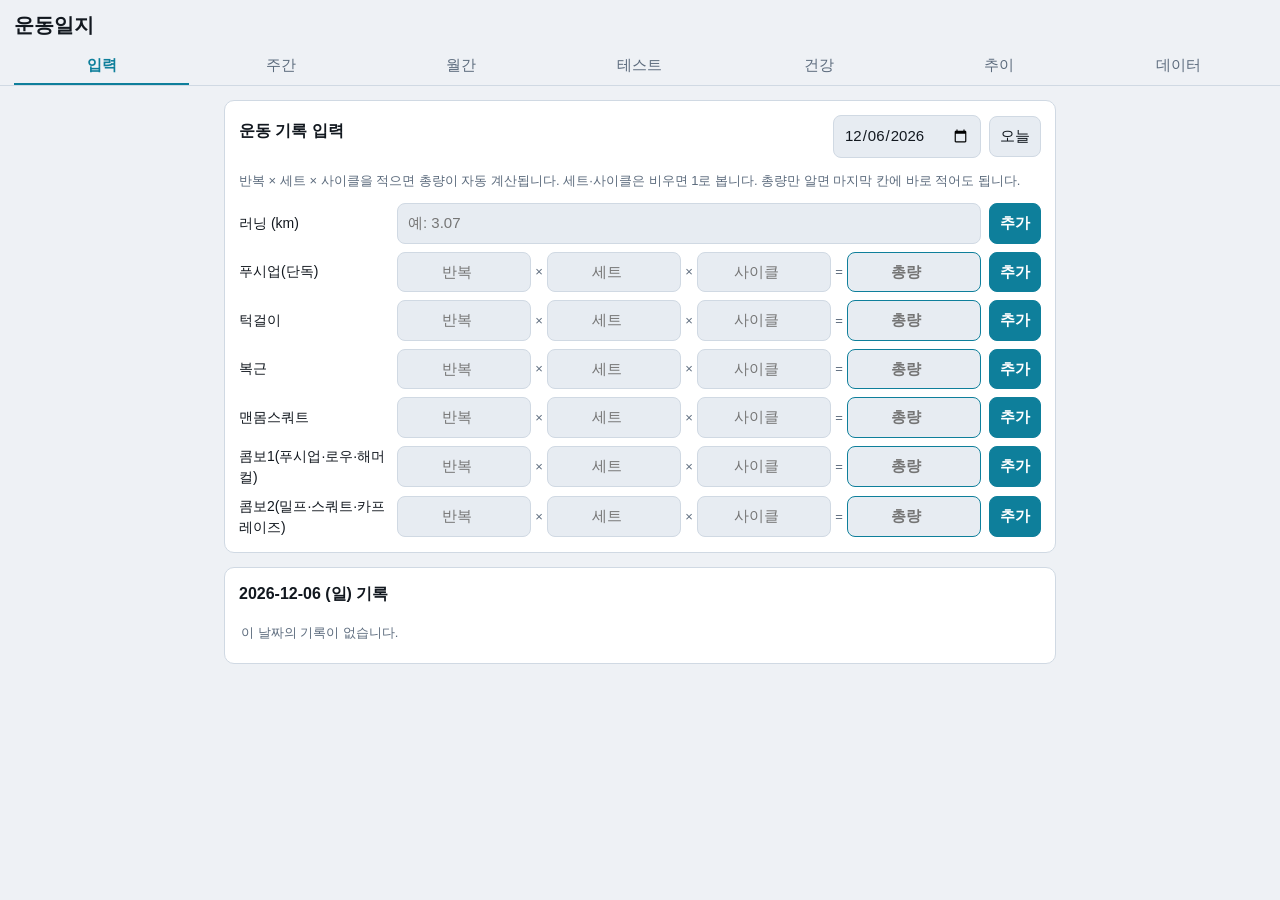
==== commit a3edad70: "스마트워치 러닝 기록 가져오기와 건강 탭 추가 러닝의 거리·시간·심박, 그리고 워치가 재는 심폐능력·안정시 심박을 가져와 '얼마나 했나'를 넘어 '몸이 어떻게 변하고 있나'를 본다" ====
--- a/workout/index.html
+++ b/workout/index.html
@@ -25,7 +25,6 @@
   --text: #12181f;
   --dim: #5c6b7d;
   --accent: #0e7f9b;
-  --accent-soft: #cfe6ed;
   --good: #237f52;
   --warn: #9a6a12;
   --bad: #b23b3b;
@@ -40,7 +39,6 @@
     --text: #e4eaf0;
     --dim: #8695a5;
     --accent: #38b3d0;
-    --accent-soft: #17323c;
     --good: #4cc48b;
     --warn: #d8a544;
     --bad: #e0736f;
@@ -54,7 +52,6 @@
   --text: #e4eaf0;
   --dim: #8695a5;
   --accent: #38b3d0;
-  --accent-soft: #17323c;
   --good: #4cc48b;
   --warn: #d8a544;
   --bad: #e0736f;
@@ -170,7 +167,17 @@
 .loglist li:last-child { border-bottom: none; }
 .loglist .ex { flex: 1; }
 .loglist .val { font-weight: 700; font-variant-numeric: tabular-nums; }
-.loglist .sets { color: var(--dim); font-size: 13px; }
+.loglist .sets { color: var(--dim); font-size: 13px; text-align: right; }
+.loglist .tag {
+  margin-left: 6px;
+  padding: 1px 6px;
+  border-radius: 999px;
+  background: var(--panel2);
+  border: 1px solid var(--line);
+  color: var(--dim);
+  font-size: 11px;
+  vertical-align: middle;
+}
 .loglist button { background: none; border: none; color: var(--bad); font-size: 16px; cursor: pointer; }
 
 /* 내비게이션(주/월) */
@@ -278,7 +285,31 @@
   color: var(--accent);
   padding: 6px 0;
 }
-.counter.prep { color: var(--dim); }   /* 준비시간 카운트다운은 눌러서 구분 */
+.counter.prep { color: var(--dim); }        /* 준비시간 카운트다운은 눌러서 구분 */
+.counter.prep.last3 { color: var(--warn); } /* 마지막 3초는 눈으로도 구분 */
+/* 소리가 안 나는 환경에서도 박자를 볼 수 있게 숫자를 한 번 튕긴다 */
+@keyframes beat {
+  0%   { transform: scale(1.18); opacity: 1; }
+  100% { transform: scale(1);    opacity: .92; }
+}
+.counter.beat { animation: beat .22s ease-out; }
+@media (prefers-reduced-motion: reduce) { .counter.beat { animation: none; } }
+
+.diag {
+  margin: 8px 0 0;
+  padding: 8px 10px;
+  background: var(--panel2);
+  border: 1px solid var(--line);
+  border-radius: 8px;
+  font-size: 12.5px;
+  color: var(--dim);
+  line-height: 1.7;
+}
+.diag:empty { display: none; }
+
+.notes { margin: 0; padding-left: 18px; color: var(--dim); font-size: 13px; }
+.notes li { margin-bottom: 5px; }
+.notes li:last-child { margin-bottom: 0; }
 button.btn.tiny { padding: 3px 8px; font-size: 12.5px; }
 button.btn[disabled] { opacity: .4; cursor: default; }
 
@@ -347,6 +378,7 @@
       <button data-view="week">주간</button>
       <button data-view="month">월간</button>
       <button data-view="test">테스트</button>
+      <button data-view="health">건강</button>
       <button data-view="trend">추이</button>
       <button data-view="data">데이터</button>
     </nav>
@@ -437,11 +469,13 @@
   if (!Array.isArray(s.entries)) s.entries = [];
   if (!s.goals) s.goals = {};
   if (!Array.isArray(s.tests)) s.tests = [];
+  if (!Array.isArray(s.health)) s.health = [];   // 워치에서 가져온 건강 지표
+  if (!s.profile) s.profile = {};                // 나이·최대심박 등
   return s;
 }
 function seedState() {
   const hist = (window.WORKOUT_HISTORY || []).map(e => ({ id: uid(), d: e.d, ex: e.ex, v: e.v, s: e.s }));
-  state = { entries: hist, goals: {}, tests: [] };
+  state = { entries: hist, goals: {}, tests: [], health: [], profile: {} };
   saveState();
 }
 function saveState() { localStorage.setItem(LS_KEY, JSON.stringify(state)); }
@@ -471,15 +505,57 @@
 }
 function weekSums(monday) { return sumByExercise(entriesBetween(iso(monday), iso(addDays(monday, 6)))); }
 
+/* ---------- 건강 지표 (워치에서 가져온 값) ---------- */
+function healthSeries(type) {
+  return state.health.filter(h => h.type === type).sort((a, b) => a.d.localeCompare(b.d));
+}
+function latestHealth(type) {
+  const s = healthSeries(type);
+  return s.length ? s[s.length - 1] : null;
+}
+// 해당 날짜 이전의 가장 가까운 안정시 심박 (그날의 몸 상태에 가장 가까운 값)
+function restingHrAt(dateISO) {
+  const s = healthSeries("resting_hr");
+  let v = null;
+  for (const h of s) { if (h.d > dateISO) break; v = h.v; }
+  return v != null ? v : (s.length ? s[0].v : null);
+}
+function maxHr() {
+  if (state.profile.maxHr > 0) return state.profile.maxHr;
+  if (state.profile.age > 0) return 220 - state.profile.age;   // 표준 추정식
+  return null;
+}
+
 /* ---------- 훈련 부하 ----------
  * 종목이 다른 운동을 한 숫자로 합치기 위한 환산치. 러닝 1km를 맨몸 100회에
  * 상당하는 부하로 본다(대략적인 기준일 뿐 생리학적 등가는 아니다).
- * 이 값 자체보다 주 단위 변화율이 의미 있다. */
+ * 이 값 자체보다 주 단위 변화율이 의미 있다.
+ *
+ * 워치에서 시간·심박을 가져왔고 최대심박을 알면, 러닝은 심박 기반(TRIMP)으로
+ * 계산한다. 같은 5km라도 전력질주와 조깅의 부하가 다른 것을 반영한다.
+ *
+ * 계수 8은 심박이 없던 과거 기록과 눈금을 맞추기 위한 값이다. 보통 강도
+ * (6분/km, 심박 150, 안정시 49, 최대 180)에서 km당 104가 나와 옛 방식의 100과
+ * 거의 같다. 이래야 4주 평균에 심박 있는 주와 없는 주가 섞여도 비교가 성립한다.
+ * 같은 5km라도 조깅 415 / 보통 520 / 빠르게 621 / 전력 687 로 강도가 갈린다.
+ */
 const RUNNING_LOAD_PER_KM = 100;
+const TRIMP_SCALE = 8;
+
+/* Banister TRIMP: 지속시간 × 심박여유율 × 0.64·e^(1.92·심박여유율) */
+function runLoad(e) {
+  const hrMax = maxHr();
+  const hrRest = restingHrAt(e.d);
+  if (e.min > 0 && e.hr > 0 && hrMax && hrRest != null && hrMax > hrRest) {
+    const reserve = Math.min(1, Math.max(0, (e.hr - hrRest) / (hrMax - hrRest)));
+    return e.min * reserve * 0.64 * Math.exp(1.92 * reserve) * TRIMP_SCALE;
+  }
+  return e.v * RUNNING_LOAD_PER_KM;
+}
 
 function loadOf(entries) {
   let load = 0;
-  for (const e of entries) load += e.ex === "running" ? e.v * RUNNING_LOAD_PER_KM : e.v;
+  for (const e of entries) load += e.ex === "running" ? runLoad(e) : e.v;
   return load;
 }
 function weekLoad(monday) { return loadOf(entriesBetween(iso(monday), iso(addDays(monday, 6)))); }
@@ -502,34 +578,264 @@
   return                   { label: "과부하 위험", cls: "bad",  desc: "급격한 증가는 부상 위험을 높입니다. 회복에 무게를 두세요." };
 }
 
-/* ---------- 세트 표기 파서: "5x10+5x10", "5×10", "3.07", "200+200" ---------- */
-function parseSets(text) {
-  const norm = String(text).trim().replace(/×/g, "x").replace(/\s+/g, "").replace(/,/g, "");
-  if (!norm) return null;
-  if (!/^[0-9.x+]+$/.test(norm)) return null;
-  let total = 0;
-  for (const term of norm.split("+")) {
-    if (!term) return null;
-    const factors = term.split("x");
-    let prod = 1;
-    for (const f of factors) {
-      if (!/^\d+(\.\d+)?$/.test(f)) return null;
-      prod *= parseFloat(f);
+/* ---------- 워치 기록 가져오기 ----------
+ * 스마트워치는 웹앱이 직접 읽을 수 없다(HealthKit 등에 웹 API가 없다).
+ * 대신 각 앱이 내보내는 파일을 읽는다.
+ *   애플 건강  → 내보내기.zip 또는 그 안의 export.xml
+ *   삼성 헬스  → 개인 데이터 다운로드로 받은 CSV
+ *   그 외      → 날짜·거리·시간·심박 열이 있는 CSV (가민·스트라바 등)
+ *
+ * 건강 앱 내보내기는 수백 MB까지 커진다. 통째로 메모리에 올리면 휴대폰에서
+ * 죽으므로, 압축을 풀면서 흘려보내며(streaming) 필요한 조각만 골라낸다.
+ */
+
+/* ZIP에서 파일 하나를 골라 읽기 스트림으로 돌려준다.
+ * 중앙 디렉터리를 직접 읽고, 압축 해제는 브라우저 기본 기능에 맡긴다. */
+async function zipEntryStream(file, matchName) {
+  const tailLen = Math.min(file.size, 66000);          // EOCD는 파일 끝쪽에 있다
+  const tail = new DataView(await file.slice(file.size - tailLen).arrayBuffer());
+  let eocd = -1;
+  for (let i = tail.byteLength - 22; i >= 0; i--) {
+    if (tail.getUint32(i, true) === 0x06054b50) { eocd = i; break; }
+  }
+  if (eocd < 0) throw new Error("ZIP 형식이 아닙니다");
+  const count = tail.getUint16(eocd + 10, true);
+  const cdSize = tail.getUint32(eocd + 12, true);
+  const cdOffset = tail.getUint32(eocd + 16, true);
+  if (cdOffset === 0xffffffff) throw new Error("4GB가 넘는 ZIP은 지원하지 않습니다");
+
+  const cd = new DataView(await file.slice(cdOffset, cdOffset + cdSize).arrayBuffer());
+  const dec = new TextDecoder();
+  let p = 0;
+  for (let i = 0; i < count && p + 46 <= cd.byteLength; i++) {
+    if (cd.getUint32(p, true) !== 0x02014b50) break;
+    const method = cd.getUint16(p + 10, true);
+    const compSize = cd.getUint32(p + 20, true);
+    const nameLen = cd.getUint16(p + 28, true);
+    const extraLen = cd.getUint16(p + 30, true);
+    const cmtLen = cd.getUint16(p + 32, true);
+    const localOff = cd.getUint32(p + 42, true);
+    const name = dec.decode(new Uint8Array(cd.buffer, cd.byteOffset + p + 46, nameLen));
+    p += 46 + nameLen + extraLen + cmtLen;
+    if (!matchName(name)) continue;
+
+    // 로컬 헤더에서 실제 데이터 시작 위치를 구한다 (이름·부가정보 길이가 다를 수 있다)
+    const lh = new DataView(await file.slice(localOff, localOff + 30).arrayBuffer());
+    if (lh.getUint32(0, true) !== 0x04034b50) throw new Error("ZIP 내부 구조가 예상과 다릅니다");
+    const dataStart = localOff + 30 + lh.getUint16(26, true) + lh.getUint16(28, true);
+    let stream = file.slice(dataStart, dataStart + compSize).stream();
+    if (method === 8) {
+      if (!window.DecompressionStream) throw new Error("이 브라우저는 ZIP 해제를 지원하지 않습니다");
+      stream = stream.pipeThrough(new DecompressionStream("deflate-raw"));
+    } else if (method !== 0) {
+      throw new Error("지원하지 않는 압축 방식입니다");
     }
-    total += prod;
-  }
-  return Math.round(total * 1000) / 1000;
+    return { name, stream };
+  }
+  return null;
+}
+
+// 애플 건강 XML에서 우리가 쓰는 세 가지만 골라낸다. 나머지(수백만 건의 심박 샘플)는 건너뛴다.
+const HK_MARKS = [
+  "<Workout ",
+  '<Record type="HKQuantityTypeIdentifierRestingHeartRate"',
+  '<Record type="HKQuantityTypeIdentifierVO2Max"',
+];
+
+function attrsOf(tag) {
+  const out = {};
+  const re = /([\w:]+)="([^"]*)"/g;
+  let m;
+  while ((m = re.exec(tag))) out[m[1]] = m[2];
+  return out;
+}
+const hkDate = s => (s || "").slice(0, 10);          // "2026-07-01 07:00:00 +0900" → "2026-07-01"
+
+/* 스트림을 흘려보내며 필요한 요소만 뽑는다. onFound(kind, attrs, inner) */
+async function scanHealthXml(stream, onFound, onProgress) {
+  const reader = stream.pipeThrough(new TextDecoderStream("utf-8")).getReader();
+  let buf = "", read = 0, done = false;
+  while (!done) {
+    const r = await reader.read();
+    done = r.done;
+    if (r.value) { buf += r.value; read += r.value.length; if (onProgress) onProgress(read); }
+
+    for (;;) {
+      // 남은 버퍼에서 가장 먼저 나오는 표식을 찾는다
+      let at = -1, mark = null;
+      for (const mk of HK_MARKS) {
+        const i = buf.indexOf(mk);
+        if (i >= 0 && (at < 0 || i < at)) { at = i; mark = mk; }
+      }
+      if (at < 0) {                       // 표식 없음 — 꼬리만 남기고 버린다
+        buf = buf.slice(Math.max(0, buf.length - 64));
+        break;
+      }
+      const gt = buf.indexOf(">", at);
+      if (gt < 0) { if (!done) break; buf = ""; break; }   // 태그가 잘렸다 — 더 읽는다
+
+      const openTag = buf.slice(at, gt + 1);
+      const isWorkout = mark === "<Workout ";
+      const selfClosing = openTag.endsWith("/>");
+      let inner = "", endAt = gt + 1;
+      if (!selfClosing) {
+        const closeTag = isWorkout ? "</Workout>" : "</Record>";
+        const ce = buf.indexOf(closeTag, gt);
+        if (ce < 0) {                      // 닫는 태그가 아직 안 왔다
+          if (!done) break;
+          buf = buf.slice(gt + 1); continue;
+        }
+        inner = buf.slice(gt + 1, ce);
+        endAt = ce + closeTag.length;
+      }
+      onFound(isWorkout ? "workout" : "record", attrsOf(openTag), inner);
+      buf = buf.slice(endAt);
+    }
+  }
+}
+
+/* 애플 건강 파일(zip 또는 xml)을 읽어 우리 형식으로 바꾼다 */
+async function parseAppleHealth(file, onProgress) {
+  let stream;
+  if (/\.zip$/i.test(file.name)) {
+    const found = await zipEntryStream(file, n => /\.xml$/i.test(n) && !/\bcda\b/i.test(n));
+    if (!found) throw new Error("ZIP 안에서 XML을 찾지 못했습니다");
+    stream = found.stream;
+  } else {
+    stream = file.stream();
+  }
+
+  const runs = [], health = [];
+  await scanHealthXml(stream, (kind, a, inner) => {
+    if (kind === "record") {
+      const d = hkDate(a.startDate), v = parseFloat(a.value);
+      if (!d || !(v > 0)) return;
+      health.push({ d, type: a.type.includes("VO2Max") ? "vo2max" : "resting_hr", v: Math.round(v * 10) / 10 });
+      return;
+    }
+    if (!/Running/i.test(a.workoutActivityType || "")) return;
+    const d = hkDate(a.startDate);
+    if (!d) return;
+
+    // 거리·칼로리는 예전 형식은 속성에, 최근 형식은 WorkoutStatistics 자식에 들어 있다
+    let km = null, kcal = null, hr = null;
+    if (a.totalDistance) {
+      km = parseFloat(a.totalDistance);
+      if (/mi/i.test(a.totalDistanceUnit || "")) km *= 1.609344;
+    }
+    if (a.totalEnergyBurned) kcal = parseFloat(a.totalEnergyBurned);
+    const statRe = /<WorkoutStatistics\b([^>]*)>/g;
+    let sm;
+    while ((sm = statRe.exec(inner))) {
+      const s = attrsOf(sm[1]);
+      const t = s.type || "";
+      if (/DistanceWalkingRunning/.test(t) && s.sum != null) {
+        km = parseFloat(s.sum) * (/mi/i.test(s.unit || "") ? 1.609344 : 1);
+      } else if (/ActiveEnergyBurned/.test(t) && s.sum != null) {
+        kcal = parseFloat(s.sum);
+      } else if (/HeartRate/.test(t) && s.average != null) {
+        hr = parseFloat(s.average);
+      }
+    }
+    const min = a.duration
+      ? parseFloat(a.duration) * (/hr|hour/i.test(a.durationUnit || "") ? 60 : 1)
+      : null;
+    if (!(km > 0)) return;
+    runs.push({
+      d, km: Math.round(km * 100) / 100,
+      min: min > 0 ? Math.round(min * 10) / 10 : null,
+      hr: hr > 0 ? Math.round(hr) : null,
+      kcal: kcal > 0 ? Math.round(kcal) : null,
+    });
+  }, onProgress);
+  return { runs, health };
+}
+
+/* CSV — 삼성 헬스 내보내기와 일반 CSV(가민·스트라바 등)를 함께 처리한다.
+ * 열 이름을 보고 날짜·거리·시간·심박을 스스로 찾는다. */
+function splitCsvLine(line) {
+  const out = [];
+  let cur = "", q = false;
+  for (let i = 0; i < line.length; i++) {
+    const c = line[i];
+    if (q) {
+      if (c === '"') { if (line[i + 1] === '"') { cur += '"'; i++; } else q = false; }
+      else cur += c;
+    } else if (c === '"') q = true;
+    else if (c === ",") { out.push(cur); cur = ""; }
+    else cur += c;
+  }
+  out.push(cur);
+  return out;
+}
+
+function parseWatchCsv(text) {
+  const lines = text.split(/\r?\n/).filter(l => l.trim());
+  // 삼성 헬스는 첫 줄이 버전 정보라 헤더가 두 번째 줄에 온다. 열이 가장 많은 앞 줄을 헤더로 본다.
+  let hi = 0, best = -1;
+  for (let i = 0; i < Math.min(3, lines.length); i++) {
+    const n = splitCsvLine(lines[i]).length;
+    if (n > best) { best = n; hi = i; }
+  }
+  const head = splitCsvLine(lines[hi]).map(h => h.trim().toLowerCase());
+  const find = (...pats) => head.findIndex(h => pats.some(p => h.includes(p)));
+
+  const iDate = find("start_time", "start time", "날짜", "date", "시작");
+  const iDist = find("distance", "거리");
+  const iDur  = find("duration", "시간", "elapsed", "moving");
+  const iHr   = find("mean_heart_rate", "avg_hr", "average heart", "heart_rate", "평균 심박", "심박");
+  const iType = find("exercise_type", "activity type", "type", "종류", "운동");
+  if (iDate < 0 || iDist < 0) return { runs: [], health: [], reason: "날짜·거리 열을 찾지 못했습니다" };
+
+  const runs = [];
+  for (let i = hi + 1; i < lines.length; i++) {
+    const c = splitCsvLine(lines[i]);
+    if (c.length < head.length - 2) continue;
+    const rawDate = (c[iDate] || "").trim();
+    const m = rawDate.match(/(\d{4})[-./](\d{1,2})[-./](\d{1,2})/);
+    if (!m) continue;
+    const d = `${m[1]}-${m[2].padStart(2, "0")}-${m[3].padStart(2, "0")}`;
+
+    // 달리기만. 종류 열이 없으면 전부 받는다(사용자가 러닝 파일을 넣었다고 본다).
+    if (iType >= 0) {
+      const t = (c[iType] || "").trim().toLowerCase();
+      const isRun = t === "1002" || /run|러닝|달리기|조깅/.test(t);
+      if (t && !isRun) continue;
+    }
+
+    let dist = parseFloat((c[iDist] || "").replace(/[^\d.]/g, ""));
+    if (!(dist > 0)) continue;
+    if (dist > 400) dist /= 1000;                    // 미터로 적힌 경우(삼성 헬스)
+    let min = null;
+    if (iDur >= 0) {
+      const raw = (c[iDur] || "").trim();
+      const hms = raw.match(/^(\d+):(\d{2})(?::(\d{2}))?$/);
+      if (hms) {
+        min = hms[3] ? +hms[1] * 60 + +hms[2] + +hms[3] / 60 : +hms[1] + +hms[2] / 60;
+      } else {
+        const n = parseFloat(raw.replace(/[^\d.]/g, ""));
+        if (n > 0) min = n > 10000 ? n / 60000 : n;   // 밀리초로 적힌 경우(삼성 헬스)
+      }
+    }
+    const hr = iHr >= 0 ? parseFloat((c[iHr] || "").replace(/[^\d.]/g, "")) : NaN;
+    runs.push({
+      d, km: Math.round(dist * 100) / 100,
+      min: min > 0 ? Math.round(min * 10) / 10 : null,
+      hr: hr > 0 ? Math.round(hr) : null, kcal: null,
+    });
+  }
+  return { runs, health: [] };
 }
 
 /* ---------- 뷰 라우팅 ---------- */
 const app = document.getElementById("app");
 const views = { log: renderLog, week: renderWeek, month: renderMonth,
-                test: renderTest, trend: renderTrend, data: renderData };
+                test: renderTest, health: renderHealth, trend: renderTrend, data: renderData };
 let current = { view: "log", date: iso(new Date()), weekMonday: mondayOf(new Date()),
                 month: new Date().getMonth(), year: new Date().getFullYear(),
                 trendEx: "pushup_total", trendYear: new Date().getFullYear(),
                 trendUnit: "week", trendMode: "single",
-                testEx: "pullup", testBpm: 30, testPrep: 15 };
+                testEx: "pullup", testBpm: 30, testPrep: 15, testSound: "voice" };
 
 document.getElementById("tabs").addEventListener("click", ev => {
   const btn = ev.target.closest("button[data-view]");
@@ -641,8 +947,15 @@
     .sort((a, b) => a.ex.localeCompare(b.ex));
   const list = el("ul", { class: "loglist" },
     dayEntries.length ? dayEntries.map(e => el("li", null,
-      el("span", { class: "ex" }, exName(e.ex)),
-      e.s ? el("span", { class: "sets" }, e.s) : null,
+      el("span", { class: "ex" }, exName(e.ex),
+        e.src === "watch" ? el("span", { class: "tag" }, "워치") : null),
+      // 워치에서 온 러닝은 시간·심박을 함께 보여준다
+      e.min || e.hr
+        ? el("span", { class: "sets" },
+            [e.min ? `${fmtNum(e.min, true)}분` : null,
+             e.hr ? `${e.hr}bpm` : null,
+             e.min && e.v ? `${fmtNum(e.min / e.v, true)}분/km` : null].filter(Boolean).join(" · "))
+        : e.s ? el("span", { class: "sets" }, e.s) : null,
       el("span", { class: "val" }, `${fmtNum(e.v, EX_BY_KEY[e.ex] && EX_BY_KEY[e.ex].decimal)} ${exUnit(e.ex)}`),
       el("button", { title: "삭제", onclick: () => {
         state.entries = state.entries.filter(x => x.id !== e.id);
@@ -753,7 +1066,11 @@
       el("span", null, "0"), el("span", null, "0.8"), el("span", null, "1.3"), el("span", null, "2.0+")),
     el("p", { class: "muted", style: "margin-bottom:0" }, zone.desc),
     el("p", { class: "muted", style: "margin:6px 0 0" },
-      `부하 = 총 반복수 + 러닝 km × ${RUNNING_LOAD_PER_KM}. 절대값보다 주별 변화율을 보는 지표입니다.`));
+      maxHr() && latestHealth("resting_hr")
+        ? "부하 = 총 반복수 + 러닝(심박 기반). 워치에서 시간·심박을 가져온 러닝은 " +
+          "강도까지 반영해 계산합니다. 절대값보다 주별 변화율을 보는 지표입니다."
+        : `부하 = 총 반복수 + 러닝 km × ${RUNNING_LOAD_PER_KM}. 절대값보다 주별 변화율을 보는 지표입니다. ` +
+          "건강 탭에서 워치 기록과 나이를 넣으면 러닝을 심박 기반으로 더 정확히 계산합니다."));
 
   // 요일 × 종목 상세 표
   const days = Array.from({ length: 7 }, (_, i) => addDays(mon, i));
@@ -838,15 +1155,61 @@
       el("div", { class: "tablewrap" }, el("table", { class: "grid" }, header, rows))));
 }
 
-/* ---------- 카운트 음성 ----------
- * 박자를 '띡' 소리 대신 영어 숫자로 읽어 준다. 세면서 운동하지 않아도 되고,
- * 몇 회째인지 귀로 바로 알 수 있다.
+/* ---------- 소리 ----------
+ * iOS에서 소리가 안 나던 원인 두 가지를 함께 처리한다.
+ *   1) 무음 스위치: 기본값(ambient)은 무음 모드에서 음소거된다.
+ *      navigator.audioSession.type = "playback" 으로 바꾸면 무음 스위치를 무시한다.
+ *   2) 홈 화면 앱(standalone)에서 음성 합성이 동작하지 않는 기기가 있다.
+ *      말이 실제로 시작됐는지(onstart) 확인해, 안 되면 신호음으로 자동 전환한다.
  *
- * 타이밍은 오디오 시계(AudioContext.currentTime)로 잡는다. setInterval은
- * 화면이 꺼지거나 부하가 걸리면 밀리지만, 오디오 시계는 밀리지 않는다.
- * 25ms마다 시계를 확인해 도달한 순간에 발음하므로 오차는 사람이 느끼지 못하는 수준이다. */
+ * 타이밍은 오디오 시계(AudioContext.currentTime)로 잡는다. setInterval은 화면이
+ * 꺼지거나 부하가 걸리면 밀리지만 오디오 시계는 밀리지 않는다.
+ */
+const audio = {
+  ctx: null,
+
+  /* 반드시 사용자 조작(클릭 핸들러) 안에서, await 보다 먼저 부를 것.
+   * iOS는 await 이후를 '사용자 조작 직후'로 보지 않아 소리·음성이 모두 막힌다.
+   * 그래서 여기서는 기다리지 않고, 재생 준비 약속만 돌려준다. */
+  unlockSync() {
+    const Ctx = window.AudioContext || window.webkitAudioContext;
+    if (!this.ctx) this.ctx = new Ctx();
+    try {                                // 무음 스위치를 무시하고 재생 (Safari 16.4+)
+      if (navigator.audioSession) navigator.audioSession.type = "playback";
+    } catch (e) { /* 미지원 기기는 그냥 넘어간다 */ }
+    return { ctx: this.ctx, ready: this.ctx.resume() };
+  },
+
+  /* 소리 한 번. when=예약 시각, freq=높이, vol=크기, dur=길이 */
+  tone(when, freq, vol, dur) {
+    if (!this.ctx) return;
+    const osc = this.ctx.createOscillator();
+    const gain = this.ctx.createGain();
+    osc.type = "square";                 // 사인파보다 작은 볼륨에서도 또렷하다
+    osc.frequency.value = freq;
+    gain.gain.setValueAtTime(0.0001, when);
+    gain.gain.exponentialRampToValueAtTime(vol, when + 0.004);
+    gain.gain.setValueAtTime(vol, when + dur * 0.6);
+    gain.gain.exponentialRampToValueAtTime(0.0001, when + dur);
+    osc.connect(gain); gain.connect(this.ctx.destination);
+    osc.start(when); osc.stop(when + dur + 0.02);
+  },
+
+  // 준비시간 째깍 — 작고 짧게, 두 높이를 번갈아 '째깍'처럼
+  tick(when, odd) { this.tone(when, odd ? 1500 : 1150, 0.07, 0.035); },
+  // 착수 3·2·1 — 크고 또렷하게
+  ready(when)     { this.tone(when, 880, 0.9, 0.16); },
+  // 시작 신호 — 더 높고 길게
+  go(when)        { this.tone(when, 1320, 1.0, 0.34); },
+  // 음성이 안 될 때 쓰는 카운트 신호음
+  count(when, tenth) { this.tone(when, tenth ? 1500 : 1000, 0.75, 0.1); },
+};
+
 const speaker = {
   voice: null,
+  worked: false,          // 실제로 발음이 시작된 적이 있는가
+  attempted: 0,
+
   pick() {
     if (this.voice) return this.voice;
     const vs = window.speechSynthesis ? speechSynthesis.getVoices() : [];
@@ -854,54 +1217,76 @@
               || vs.find(v => /^en/i.test(v.lang)) || null;
     return this.voice;
   },
+
   say(text, rate) {
-    if (!window.speechSynthesis) return;
-    const u = new SpeechSynthesisUtterance(text);
-    const v = this.pick();
-    if (v) u.voice = v;
-    u.lang = "en-US";
-    u.rate = rate || 1.15;
-    u.pitch = 1;
-    speechSynthesis.cancel();      // 이전 발음이 남아 밀리지 않게
-    speechSynthesis.speak(u);
+    if (!window.speechSynthesis) return false;
+    try {
+      const u = new SpeechSynthesisUtterance(text);
+      const v = this.pick();
+      if (v) u.voice = v;
+      u.lang = "en-US";
+      u.rate = rate || 1.15;
+      u.volume = 1;
+      u.onstart = () => { this.worked = true; };
+      this.attempted++;
+      speechSynthesis.speak(u);
+      return true;
+    } catch (e) { return false; }
   },
+
+  silence() { if (window.speechSynthesis) speechSynthesis.cancel(); },
+  available() { return !!window.speechSynthesis; },
 };
 if (window.speechSynthesis) speechSynthesis.onvoiceschanged = () => { speaker.voice = null; };
 
 const metronome = {
-  ctx: null, timer: null, nextTick: 0, count: 0, bpm: 30, prep: 15,
-  startAt: 0, phase: "idle",       // idle | prep | run
-  wakeLock: null, onCount: null, onPrep: null,
-
-  async start(bpm, prepSec, onCount, onPrep) {
+  timer: null, nextTick: 0, count: 0, bpm: 30, prep: 15,
+  startAt: 0, phase: "idle", mode: "voice",       // idle | prep | run
+  wakeLock: null, onCount: null, onPrep: null, onFallback: null,
+
+  async start(opts) {
     this.stop();
-    this.bpm = bpm; this.prep = prepSec; this.count = 0;
-    this.onCount = onCount; this.onPrep = onPrep;
-
-    const Ctx = window.AudioContext || window.webkitAudioContext;
-    if (!this.ctx) this.ctx = new Ctx();
-    await this.ctx.resume();                       // iOS는 사용자 조작 직후에만 열린다
-    // iOS는 첫 발음이 사용자 조작 안에서 일어나야 이후 발음이 허용된다
-    speaker.say("Get ready", 1);
+    this.bpm = opts.bpm; this.prep = opts.prep; this.mode = opts.mode;
+    this.onCount = opts.onCount; this.onPrep = opts.onPrep; this.onFallback = opts.onFallback;
+    this.count = 0;
+    speaker.worked = false; speaker.attempted = 0;
+
+    // ── 여기부터 await 이전까지는 사용자 조작 컨텍스트가 살아 있어야 한다 ──
+    const { ctx, ready } = audio.unlockSync();
+    if (this.mode === "voice") speaker.say("Get ready", 1);   // iOS는 첫 발음이 조작 안에서 일어나야 한다
+    // ── 여기부터는 기다려도 된다 ──
+    await ready;
     try {
       if (navigator.wakeLock) this.wakeLock = await navigator.wakeLock.request("screen");
     } catch (e) { /* 미지원 기기는 그냥 넘어간다 */ }
 
-    this.phase = "prep";
-    this.startAt = this.ctx.currentTime + this.prep;   // 준비시간 후 1회차
+    this.startAt = ctx.currentTime + this.prep;
     this.nextTick = this.startAt;
     this.lastPrepCall = null;
+    this.phase = this.prep > 0 ? "prep" : "run";
+
+    // 준비시간 소리는 시각이 정해져 있으므로 미리 전부 예약한다 (박자가 절대 흔들리지 않음)
+    if (this.prep > 0) {
+      audio.tick(ctx.currentTime + 0.02, true);   // 눌린 즉시 첫 째깍 — 시작된 것을 바로 알린다
+      for (let k = this.prep - 1; k >= 1; k--) {
+        const when = this.startAt - k;
+        if (when < ctx.currentTime) continue;
+        if (k <= 3) audio.ready(when);            // 3·2·1 크게
+        else audio.tick(when, k % 2 === 1);       // 그 전까지 째깍째깍 작게
+      }
+      audio.go(this.startAt);                     // 착수 신호
+    }
+
     this.timer = setInterval(() => this.tick(), 25);
   },
 
   tick() {
-    const now = this.ctx.currentTime;
+    const now = audio.ctx.currentTime;
     if (this.phase === "prep") {
       const left = Math.ceil(this.startAt - now);
       if (left !== this.lastPrepCall) {
         this.lastPrepCall = left;
         if (this.onPrep) this.onPrep(Math.max(0, left));
-        if (left > 0 && left <= 3) this.beep(now, 900);   // 3·2·1 짧은 신호음
       }
       if (now < this.startAt) return;
       this.phase = "run";
@@ -909,27 +1294,30 @@
     const interval = 60 / this.bpm;
     while (now >= this.nextTick) {
       this.count++;
-      speaker.say(String(this.count));
+      this.announce(this.count, now);
       if (this.onCount) this.onCount(this.count);
       this.nextTick += interval;
     }
   },
 
-  beep(when, freq) {
-    const osc = this.ctx.createOscillator();
-    const gain = this.ctx.createGain();
-    osc.frequency.value = freq;
-    gain.gain.setValueAtTime(0.0001, when);
-    gain.gain.exponentialRampToValueAtTime(0.5, when + 0.002);
-    gain.gain.exponentialRampToValueAtTime(0.0001, when + 0.09);
-    osc.connect(gain); gain.connect(this.ctx.destination);
-    osc.start(when); osc.stop(when + 0.1);
+  announce(n, now) {
+    if (this.mode === "voice") {
+      // 두 번 시도했는데도 발음이 시작되지 않으면 기기가 음성을 못 쓰는 것으로 보고 전환
+      if (speaker.attempted >= 2 && !speaker.worked) {
+        this.mode = "beep";
+        if (this.onFallback) this.onFallback();
+      } else {
+        speaker.say(String(n));
+        return;
+      }
+    }
+    audio.count(now, n % 10 === 0);
   },
 
   stop() {
     if (this.timer) { clearInterval(this.timer); this.timer = null; }
     if (this.wakeLock) { this.wakeLock.release().catch(() => {}); this.wakeLock = null; }
-    if (window.speechSynthesis) speechSynthesis.cancel();
+    speaker.silence();
     this.phase = "idle";
     return this.count;
   },
@@ -965,10 +1353,46 @@
     value: current.testPrep, style: "width:76px",
     onchange: ev => { current.testPrep = Math.max(0, Math.min(60, +ev.target.value || 0)); } });
 
+  const modeSelect = el("select", { onchange: ev => { current.testSound = ev.target.value; } },
+    [["voice", "영어 음성"], ["beep", "신호음"]].map(([v, n]) =>
+      el("option", { value: v, ...(v === current.testSound ? { selected: "" } : {}) }, n)));
+
   const counter = el("div", { class: "counter" }, "0");
-  const IDLE_HINT = "시작을 누르면 준비시간이 흐른 뒤, 영어로 숫자를 세어 줍니다. " +
-    "숫자 하나에 1회씩 맞춰서 하고, 박자를 놓치는 순간 정지를 누르세요. 그때까지의 횟수가 기록됩니다.";
+  const IDLE_HINT = "시작을 누르면 준비시간 동안 째깍째깍 소리가 나고, 마지막 3초에 크게 삑삑삑 울린 뒤 " +
+    "카운트가 시작됩니다. 하나에 1회씩 맞춰서 하고, 박자를 놓치는 순간 정지를 누르세요.";
   const hint = el("p", { class: "muted" }, IDLE_HINT);
+
+  // 진단 결과 표시 — 소리가 안 날 때 원인을 화면에서 바로 확인할 수 있게
+  const diag = el("div", { class: "diag" });
+
+  const soundCheck = el("button", { class: "btn", onclick: async () => {
+    // ── await 이전: 사용자 조작 컨텍스트 안에서 처리해야 iOS가 막지 않는다 ──
+    const { ctx, ready } = audio.unlockSync();
+    speaker.worked = false;
+    const spoke = speaker.say("One", 1);
+    // ── 이후는 기다려도 된다 ──
+    await ready;
+    const t = ctx.currentTime;
+    audio.tick(t + 0.05, true); audio.tick(t + 0.45, false);
+    audio.ready(t + 0.9); audio.go(t + 1.4);
+    hint.textContent = "째깍 → 삑 → 시작음 순서로 들려야 합니다.";
+
+    setTimeout(() => {
+      const voices = window.speechSynthesis ? speechSynthesis.getVoices().length : 0;
+      const session = navigator.audioSession ? (navigator.audioSession.type || "설정됨") : "미지원";
+      const standalone = window.navigator.standalone || matchMedia("(display-mode: standalone)").matches;
+      diag.innerHTML = "";
+      diag.append(
+        el("div", null, `소리 장치: ${ctx.state === "running" ? "정상" : "잠김(" + ctx.state + ")"}`),
+        el("div", null, `무음 스위치 무시: ${session}`),
+        el("div", null, `음성: ${!spoke ? "미지원" : speaker.worked ? "정상" : "재생 실패"} (설치된 목소리 ${voices}개)`),
+        el("div", null, `실행 형태: ${standalone ? "홈 화면 앱" : "사파리"}`));
+      if (spoke && !speaker.worked)
+        hint.textContent = "신호음은 나지만 음성이 재생되지 않습니다. 카운트를 [신호음]으로 쓰세요.";
+      else if (speaker.worked)
+        hint.textContent = "음성까지 정상입니다.";
+    }, 1800);
+  } }, "소리 확인");
 
   const startBtn = el("button", { class: "btn primary", style: "flex:1" }, "시작");
   const stopBtn = el("button", { class: "btn danger", style: "flex:1", disabled: "" }, "정지 · 기록");
@@ -979,12 +1403,23 @@
     startBtn.disabled = true; stopBtn.removeAttribute("disabled");
     hint.textContent = `${current.testBpm} BPM · 1회당 ${(60 / current.testBpm).toFixed(1)}초. 준비하세요.`;
     try {
-      await metronome.start(current.testBpm, current.testPrep,
-        n => { counter.classList.remove("prep"); counter.textContent = String(n); },
-        left => {
+      await metronome.start({
+        bpm: current.testBpm, prep: current.testPrep, mode: current.testSound,
+        // 소리가 전혀 안 나는 환경에서도 박자를 볼 수 있게 숫자를 깜빡인다
+        onCount: n => {
+          counter.classList.remove("prep", "last3");
+          counter.textContent = String(n);
+          counter.classList.remove("beat");
+          void counter.offsetWidth;        // 애니메이션 재시작을 위한 강제 리플로우
+          counter.classList.add("beat");
+        },
+        onPrep: left => {
           counter.textContent = String(left);
-          if (left === 0) hint.textContent = "시작! 숫자에 맞춰 진행하세요.";
-        });
+          counter.classList.toggle("last3", left <= 3);
+          if (left === 0) hint.textContent = "시작! 소리에 맞춰 진행하세요.";
+        },
+        onFallback: () => { hint.textContent = "이 기기는 음성을 재생하지 못해 신호음으로 전환했습니다."; },
+      });
     } catch (e) {
       startBtn.disabled = false; stopBtn.setAttribute("disabled", "");
       counter.classList.remove("prep");
@@ -994,7 +1429,7 @@
   stopBtn.addEventListener("click", () => {
     const reps = metronome.stop();
     startBtn.disabled = false; stopBtn.setAttribute("disabled", "");
-    counter.classList.remove("prep");
+    counter.classList.remove("prep", "last3", "beat");
     if (reps > 0 && confirm(`${testName(current.testEx)} ${reps}회 (${current.testBpm} BPM)로 기록할까요?`)) {
       saveTest(current.testEx, reps, current.testBpm);
     }
@@ -1054,9 +1489,12 @@
   app.append(
     el("div", { class: "card" },
       el("h2", null, "최대반복 테스트"),
-      el("div", { class: "row" }, exSelect,
+      el("div", { class: "row" }, exSelect, modeSelect),
+      el("div", { class: "row", style: "margin-top:6px" },
         bpmInput, el("span", { class: "muted" }, "BPM"),
-        prepInput, el("span", { class: "muted" }, "초 준비")),
+        prepInput, el("span", { class: "muted" }, "초 준비"),
+        soundCheck),
+      diag,
       counter,
       el("div", { class: "row", style: "margin:10px 0" }, startBtn, stopBtn),
       hint),
@@ -1084,11 +1522,162 @@
         el("button", { class: "btn", onclick: manualAdd }, "추가")),
       list),
     el("div", { class: "card" },
+      el("h2", null, "소리가 안 들릴 때"),
+      el("ul", { class: "notes" },
+        el("li", null, "아이폰 측면의 무음 스위치를 해제하세요. 가장 흔한 원인입니다."),
+        el("li", null, "볼륨을 올린 뒤 [소리 확인]을 눌러 보세요. 째깍 → 삑 → 시작음 순으로 들려야 합니다."),
+        el("li", null, "신호음은 나는데 영어 음성만 안 나오는 기기가 있습니다. 그때는 자동으로 신호음 카운트로 바뀌고, " +
+                       "위 선택창에서 직접 [신호음]을 고를 수도 있습니다."),
+        el("li", null, "다른 앱에서 음악·영상이 재생 중이면 소리가 겹치거나 막힐 수 있습니다."))),
+    el("div", { class: "card" },
       el("h2", null, "왜 이 테스트인가"),
       el("p", { class: "muted" },
         "주간 총량은 '얼마나 했는가'를 보여주지만 '좋아졌는가'는 말해주지 않습니다. " +
         "같은 박자(BPM)로 최대 반복수를 재면 속도라는 변수가 고정되므로, 회차 간 비교가 공정해집니다. " +
         "월 1회 정도, 컨디션이 비슷한 시간대에 측정하면 총량 그래프와 나란히 놓고 볼 수 있습니다.")));
+}
+
+/* ---------- 건강 탭 ----------
+ * 워치가 재는 값으로 '얼마나 했나'가 아니라 '몸이 어떤 상태인가'를 본다.
+ *   VO2Max     심폐능력. 오르면 좋다. 워치가 러닝 중에 추정한다.
+ *   안정시 심박  회복 상태. 낮을수록 좋고, 갑자기 오르면 피로·과훈련 신호다.
+ *   러닝 효율   같은 심박으로 더 빨리 달릴 수 있게 되었는가.
+ */
+function lineChart(points, opts) {
+  const o = Object.assign({ W: 820, H: 240, padL: 62, padB: 40, padT: 16, lower: false, unit: "" }, opts);
+  if (points.length < 2) return null;
+  const vals = points.map(p => p.v);
+  let lo = Math.min(...vals), hi = Math.max(...vals);
+  const pad = (hi - lo) * 0.15 || Math.max(1, hi * 0.05);
+  lo -= pad; hi += pad;
+  const t0 = parseISO(points[0].d).getTime();
+  const t1 = parseISO(points[points.length - 1].d).getTime();
+  const span = Math.max(1, t1 - t0);
+  const X = p => o.padL + (o.W - o.padL - 14) * ((parseISO(p.d).getTime() - t0) / span);
+  const Y = p => o.H - o.padB - (o.H - o.padB - o.padT) * ((p.v - lo) / (hi - lo));
+  const parts = [`<line class="axis" x1="${o.padL}" y1="${o.H - o.padB}" x2="${o.W}" y2="${o.H - o.padB}"/>`];
+  for (const f of [0, 0.5, 1]) {
+    const y = o.H - o.padB - (o.H - o.padB - o.padT) * f;
+    parts.push(`<line class="axis" x1="${o.padL}" y1="${y}" x2="${o.W}" y2="${y}" stroke-dasharray="3 4"/>`);
+    parts.push(`<text x="${o.padL - 7}" y="${y + 5}" text-anchor="end">${fmtNum(lo + (hi - lo) * f, true)}</text>`);
+  }
+  parts.push(`<polyline class="trendline" points="${points.map(p => `${X(p).toFixed(1)},${Y(p).toFixed(1)}`).join(" ")}"/>`);
+  for (const p of points)
+    parts.push(`<circle class="dot" cx="${X(p).toFixed(1)}" cy="${Y(p).toFixed(1)}" r="4"><title>${p.d} · ${fmtNum(p.v, true)} ${o.unit}</title></circle>`);
+  parts.push(`<text x="${o.padL}" y="${o.H - o.padB + 20}">${points[0].d}</text>`);
+  parts.push(`<text x="${o.W - 14}" y="${o.H - o.padB + 20}" text-anchor="end">${points[points.length - 1].d}</text>`);
+  const box = el("div");
+  box.innerHTML = `<svg class="chart" viewBox="0 0 ${o.W} ${o.H}" role="img">${parts.join("")}</svg>`;
+  return box;
+}
+
+// 최근값과 그 이전 평균을 비교해 방향을 보여준다
+function trendStat(name, series, unit, lowerIsBetter, note) {
+  if (!series.length)
+    return el("div", { class: "stat" },
+      el("div", { class: "name" }, name),
+      el("div", { class: "big" }, "—"),
+      el("div", { class: "cmp muted" }, "기록 없음"));
+  const last = series[series.length - 1];
+  const prior = series.slice(Math.max(0, series.length - 7), series.length - 1);
+  const base = prior.length ? prior.reduce((a, h) => a + h.v, 0) / prior.length : null;
+  const diff = base == null ? null : last.v - base;
+  const good = diff == null ? null : (lowerIsBetter ? diff < 0 : diff > 0);
+  return el("div", { class: "stat" },
+    el("div", { class: "name" }, name),
+    el("div", { class: "big" }, fmtNum(last.v, true), el("span", { class: "unit" }, " " + unit)),
+    diff == null
+      ? el("div", { class: "cmp muted" }, `${last.d} 측정`)
+      : el("div", { class: "cmp" },
+          el("span", { class: good ? "up" : "down" },
+            (diff >= 0 ? "▲ " : "▼ ") + fmtNum(Math.abs(diff), true)),
+          ` 직전 평균 ${fmtNum(base, true)} · ${last.d}`),
+    note ? el("div", { class: "muted", style: "font-size:12px;margin-top:4px" }, note) : null);
+}
+
+function renderHealth() {
+  const vo2 = healthSeries("vo2max");
+  const rhr = healthSeries("resting_hr");
+
+  // 심박이 기록된 러닝 → 심박당 속도(효율). 같은 심박에서 빨라지면 심폐가 좋아진 것.
+  const runs = state.entries
+    .filter(e => e.ex === "running" && e.min > 0 && e.hr > 0 && e.v > 0)
+    .sort((a, b) => a.d.localeCompare(b.d));
+  const effSeries = runs.map(e => ({ d: e.d, v: Math.round((e.v / (e.min / 60)) / e.hr * 10000) / 100 }));
+  const paceSeries = runs.map(e => ({ d: e.d, v: Math.round(e.min / e.v * 100) / 100 }));
+
+  // 나이·최대심박 설정 — 심박 기반 부하 계산에 필요
+  const ageInput = el("input", { type: "number", min: "10", max: "100", step: "1", style: "width:76px",
+    value: state.profile.age || "", placeholder: "나이",
+    onchange: ev => {
+      const v = parseInt(ev.target.value, 10);
+      if (v > 0) state.profile.age = v; else delete state.profile.age;
+      saveState(); render();
+    } });
+  const maxHrInput = el("input", { type: "number", min: "120", max: "230", step: "1", style: "width:86px",
+    value: state.profile.maxHr || "", placeholder: maxHr() ? String(maxHr()) : "최대심박",
+    onchange: ev => {
+      const v = parseInt(ev.target.value, 10);
+      if (v > 0) state.profile.maxHr = v; else delete state.profile.maxHr;
+      saveState(); render();
+    } });
+
+  const hasAny = vo2.length || rhr.length || runs.length;
+
+  app.append(
+    el("div", { class: "card" },
+      el("h2", null, "심폐 건강"),
+      el("div", { class: "stat-grid" },
+        trendStat("심폐능력 (VO₂max)", vo2, "mL/kg/min", false,
+          "워치가 러닝 중에 추정합니다. 높을수록 좋습니다."),
+        trendStat("안정시 심박", rhr, "bpm", true,
+          "낮을수록 회복이 잘 된 상태. 갑자기 오르면 피로 신호입니다."),
+        trendStat("러닝 효율", effSeries, "×100 km/h/bpm", false,
+          "심박 1회당 속도. 같은 심박으로 더 빨리 달릴수록 높아집니다.")),
+      vo2.length >= 2
+        ? el("div", null, el("h2", { style: "margin-top:16px" }, "심폐능력 추이"), lineChart(vo2, { unit: "mL/kg/min" }))
+        : null,
+      rhr.length >= 2
+        ? el("div", null, el("h2", { style: "margin-top:16px" }, "안정시 심박 추이"), lineChart(rhr, { unit: "bpm" }))
+        : null,
+      effSeries.length >= 2
+        ? el("div", null,
+            el("h2", { style: "margin-top:16px" }, "러닝 효율 추이"), lineChart(effSeries, { unit: "" }),
+            el("p", { class: "muted" }, "선이 우상향하면 심폐능력이 좋아지는 중입니다."))
+        : null,
+      paceSeries.length >= 2
+        ? el("div", null,
+            el("h2", { style: "margin-top:16px" }, "러닝 페이스 추이"), lineChart(paceSeries, { unit: "분/km" }),
+            el("p", { class: "muted" }, "낮을수록 빠릅니다. 단, 그날 강도에 따라 흔들리므로 효율 그래프와 함께 보세요."))
+        : null,
+      !hasAny
+        ? el("p", { class: "muted" },
+            "아직 워치 기록이 없습니다. 데이터 탭의 [워치 기록 가져오기]로 불러오세요.")
+        : null),
+
+    el("div", { class: "card" },
+      el("h2", null, "심박 기반 부하 설정"),
+      el("p", { class: "muted" },
+        "나이를 넣으면 최대심박을 추정(220 − 나이)해, 시간·심박이 있는 러닝의 부하를 " +
+        "강도까지 반영해 계산합니다. 같은 5km라도 전력질주와 조깅의 부하가 달라집니다. " +
+        "실측 최대심박을 아신다면 직접 넣는 편이 정확합니다."),
+      el("div", { class: "row" },
+        el("span", { class: "muted" }, "나이"), ageInput,
+        el("span", { class: "muted" }, "최대심박"), maxHrInput),
+      el("p", { class: "muted", style: "margin-bottom:0" },
+        maxHr()
+          ? `적용 중: 최대심박 ${maxHr()} bpm · 안정시 심박 ` +
+            (latestHealth("resting_hr") ? `${latestHealth("resting_hr").v} bpm` : "없음(워치 기록 필요)")
+          : "나이나 최대심박을 넣기 전에는 러닝을 거리 기준으로만 계산합니다.")),
+
+    el("div", { class: "card" },
+      el("h2", null, "지표 읽는 법"),
+      el("ul", { class: "notes" },
+        el("li", null, "VO₂max는 몇 주 단위로 천천히 움직입니다. 하루하루의 변동은 무시하세요."),
+        el("li", null, "안정시 심박이 평소보다 5 bpm 이상 높은 날이 이어지면 회복이 덜 된 것입니다."),
+        el("li", null, "러닝 효율은 페이스보다 정직합니다. 페이스는 그날 얼마나 힘을 썼는지에 좌우되지만, " +
+                       "효율은 '같은 심박에서 얼마나 빠른가'라서 컨디션 영향이 덜합니다."),
+        el("li", null, "세 지표가 함께 좋아지면 훈련이 통하고 있다는 뜻입니다."))));
 }
 
 /* ---------- 추이 탭 ----------
@@ -1283,7 +1872,7 @@
   const loadByDay = {};
   for (const e of state.entries) {
     if (!e.d.startsWith(String(year))) continue;
-    loadByDay[e.d] = (loadByDay[e.d] || 0) + (e.ex === "running" ? e.v * RUNNING_LOAD_PER_KM : e.v);
+    loadByDay[e.d] = (loadByDay[e.d] || 0) + (e.ex === "running" ? runLoad(e) : e.v);
   }
   const dayLoads = Object.values(loadByDay).sort((a, b) => a - b);
   // 분위수로 경계를 잡아, 해가 달라도 상대적인 진하기가 유지되게 한다
@@ -1346,6 +1935,114 @@
   URL.revokeObjectURL(a.href);
 }
 
+/* 워치 기록 가져오기 카드 — 파일 종류를 스스로 알아보고, 미리 보여준 뒤 병합한다 */
+function watchImportCard() {
+  const status = el("p", { class: "muted" },
+    "애플 건강의 내보내기 ZIP, 또는 워치 앱에서 받은 CSV 파일을 넣으세요.");
+  const result = el("div", { class: "diag" });
+
+  const merge = (runs, health) => {
+    // 러닝: 날짜+거리가 같으면 같은 기록으로 본다(직접 적은 것과 워치 것이 겹치는 경우)
+    let added = 0, enriched = 0;
+    for (const r of runs) {
+      const same = state.entries.find(e => e.ex === "running" && e.d === r.d &&
+                                           Math.abs(e.v - r.km) < 0.06);
+      if (same) {
+        // 이미 있는 기록에 시간·심박만 채워 넣는다
+        if (r.min && !same.min) { same.min = r.min; enriched++; }
+        if (r.hr && !same.hr) same.hr = r.hr;
+        if (r.kcal && !same.kcal) same.kcal = r.kcal;
+        continue;
+      }
+      state.entries.push({ id: uid(), d: r.d, ex: "running", v: r.km,
+                           min: r.min || undefined, hr: r.hr || undefined,
+                           kcal: r.kcal || undefined, src: "watch" });
+      added++;
+    }
+    const seenH = new Set(state.health.map(h => `${h.d}|${h.type}`));
+    let addedH = 0;
+    for (const h of health) {
+      const k = `${h.d}|${h.type}`;
+      if (seenH.has(k)) continue;          // 하루 한 건만 (워치는 하루에도 여러 번 잰다)
+      seenH.add(k); state.health.push(h); addedH++;
+    }
+    saveState();
+    return { added, enriched, addedH };
+  };
+
+  const fileInput = el("input", { type: "file", class: "visually-hidden",
+    accept: ".zip,.xml,.csv,application/zip,text/xml,text/csv",
+    onchange: async ev => {
+      const file = ev.target.files[0];
+      if (!file) return;
+      result.innerHTML = "";
+      status.textContent = `${file.name} 읽는 중…`;
+      try {
+        let parsed;
+        if (/\.csv$/i.test(file.name)) {
+          parsed = parseWatchCsv(await file.text());
+          if (parsed.reason) throw new Error(parsed.reason);
+        } else if (/\.(zip|xml)$/i.test(file.name)) {
+          parsed = await parseAppleHealth(file, read => {
+            status.textContent = `읽는 중… ${(read / 1e6).toFixed(0)}MB 처리`;
+          });
+        } else {
+          throw new Error("zip · xml · csv 파일만 지원합니다");
+        }
+
+        const { runs, health } = parsed;
+        if (!runs.length && !health.length) {
+          status.textContent = "가져올 러닝 기록을 찾지 못했습니다.";
+          return;
+        }
+        const vo2 = health.filter(h => h.type === "vo2max").length;
+        const rhr = health.filter(h => h.type === "resting_hr").length;
+        const withHr = runs.filter(r => r.hr).length;
+        const span = runs.length
+          ? `${runs[0].d} ~ ${runs[runs.length - 1].d}` : "-";
+        if (!confirm(`러닝 ${runs.length}건${runs.length ? ` (${span})` : ""}\n` +
+                     `심박 포함 ${withHr}건 · 심폐능력 ${vo2}건 · 안정시 심박 ${rhr}건\n\n가져올까요?`)) {
+          status.textContent = "취소했습니다.";
+          return;
+        }
+        const r = merge(runs, health);
+        render();
+        alert(`러닝 ${r.added}건을 새로 넣고, 기존 ${r.enriched}건에 시간·심박을 채웠습니다.\n` +
+              `건강 지표 ${r.addedH}건을 가져왔습니다.`);
+      } catch (e) {
+        status.textContent = "가져오지 못했습니다: " + e.message;
+      }
+    } });
+
+  const runsWithHr = state.entries.filter(e => e.ex === "running" && e.hr > 0).length;
+  if (runsWithHr || state.health.length) {
+    result.append(
+      el("div", null, `심박이 있는 러닝 ${runsWithHr}건`),
+      el("div", null, `심폐능력 ${healthSeries("vo2max").length}건 · ` +
+                      `안정시 심박 ${healthSeries("resting_hr").length}건`));
+  }
+
+  return el("div", { class: "card" },
+    el("h2", null, "워치 기록 가져오기"),
+    el("div", { class: "row" },
+      el("button", { class: "btn primary", onclick: () => fileInput.click() }, "파일 선택"),
+      fileInput),
+    status, result,
+    el("h2", { style: "margin-top:14px" }, "파일 만드는 법"),
+    el("ul", { class: "notes" },
+      el("li", null, el("b", null, "애플워치 "), "— 아이폰 건강 앱 → 오른쪽 위 프로필 → 맨 아래 " +
+        "[건강 데이터 내보내기] → 파일에 저장. 받은 ZIP을 그대로 넣으면 됩니다. " +
+        "러닝뿐 아니라 심폐능력·안정시 심박도 함께 들어옵니다."),
+      el("li", null, el("b", null, "갤럭시워치 "), "— 삼성 헬스 앱 → 설정 → [개인 데이터 다운로드] → " +
+        "받은 파일 중 exercise가 들어간 CSV를 넣으세요."),
+      el("li", null, el("b", null, "가민·스트라바 등 "), "— 활동 목록을 CSV로 내보내면 됩니다. " +
+        "날짜와 거리 열만 있으면 읽고, 시간·심박 열이 있으면 함께 가져옵니다."),
+      el("li", null, "같은 날 같은 거리의 러닝이 이미 있으면 새로 만들지 않고 " +
+        "시간·심박만 채워 넣습니다. 여러 번 넣어도 중복되지 않습니다.")),
+    el("p", { class: "muted", style: "margin-bottom:0" },
+      "파일은 이 기기 안에서만 읽습니다. 어디로도 전송되지 않습니다."));
+}
+
 function renderData() {
   const n = state.entries.length;
   const dates = state.entries.map(e => e.d).sort();
@@ -1369,9 +2066,20 @@
           const key = `${e.d}|${e.ex}|${e.v}|${e.s || ""}`;
           if (seen.has(key)) continue;
           seen.add(key);
-          state.entries.push({ id: uid(), d: e.d, ex: e.ex, v: e.v, s: e.s });
+          state.entries.push({ id: uid(), d: e.d, ex: e.ex, v: e.v, s: e.s,
+                               min: e.min, hr: e.hr, kcal: e.kcal, src: e.src });
           added++;
         }
+        // 건강 지표와 프로필도 함께 복원
+        if (Array.isArray(data.health)) {
+          const seenH = new Set(state.health.map(h => `${h.d}|${h.type}`));
+          for (const h of data.health) {
+            const k = `${h.d}|${h.type}`;
+            if (!h.d || !h.type || seenH.has(k)) continue;
+            seenH.add(k); state.health.push({ d: h.d, type: h.type, v: h.v });
+          }
+        }
+        if (data.profile) Object.assign(state.profile, data.profile);
         // 테스트 기록도 같은 방식으로 병합
         let addedTests = 0;
         if (Array.isArray(data.tests)) {
@@ -1406,12 +2114,14 @@
         el("button", { class: "btn primary", onclick: () =>
           download(`운동일지-${iso(new Date())}.json`,
             JSON.stringify({ exported: iso(new Date()), goals: state.goals,
-                             entries: state.entries, tests: state.tests }, null, 1),
+                             entries: state.entries, tests: state.tests,
+                             health: state.health, profile: state.profile }, null, 1),
             "application/json") }, "JSON 내보내기"),
         el("button", { class: "btn", onclick: () => {
-          const head = "date,exercise,exercise_name,value,unit,sets\n";
+          const head = "date,exercise,exercise_name,value,unit,sets,minutes,avg_hr,kcal,source\n";
           const body = [...state.entries].sort((a, b) => a.d.localeCompare(b.d) || a.ex.localeCompare(b.ex))
-            .map(e => `${e.d},${e.ex},${exName(e.ex)},${e.v},${exUnit(e.ex)},"${e.s || ""}"`).join("\n");
+            .map(e => `${e.d},${e.ex},${exName(e.ex)},${e.v},${exUnit(e.ex)},"${e.s || ""}",` +
+                      `${e.min || ""},${e.hr || ""},${e.kcal || ""},${e.src || "manual"}`).join("\n");
           download(`운동일지-${iso(new Date())}.csv`, "﻿" + head + body, "text/csv");
         } }, "CSV 내보내기"),
         el("button", { class: "btn", onclick: () => importInput.click() }, "JSON 가져오기"),
@@ -1419,13 +2129,15 @@
       el("p", { class: "muted" },
         "가져오기는 (날짜·종목·수량·세트) 기준으로 중복을 제외하고 병합합니다. " +
         "Numbers 파일은 tools/convert_numbers.py 로 JSON 변환 후 가져오면 됩니다.")),
+    watchImportCard(),
     el("div", { class: "card" },
       el("h2", null, "초기화"),
       el("p", { class: "muted" }, "되돌릴 수 없습니다. 먼저 JSON을 내보내 두세요."),
       el("div", { class: "row" },
         el("button", { class: "btn danger", onclick: () => {
-          if (confirm(`이 브라우저에 저장된 운동기록 ${n.toLocaleString()}건과 ` +
-                      `테스트 ${state.tests.length}건을 모두 지웁니다. 계속할까요?`)) {
+          if (confirm(`이 브라우저에 저장된 운동기록 ${n.toLocaleString()}건, ` +
+                      `테스트 ${state.tests.length}건, 건강 지표 ${state.health.length}건을 ` +
+                      `모두 지웁니다. 계속할까요?`)) {
             seedState(); render();
           }
         } }, "모든 기록 지우기"))),
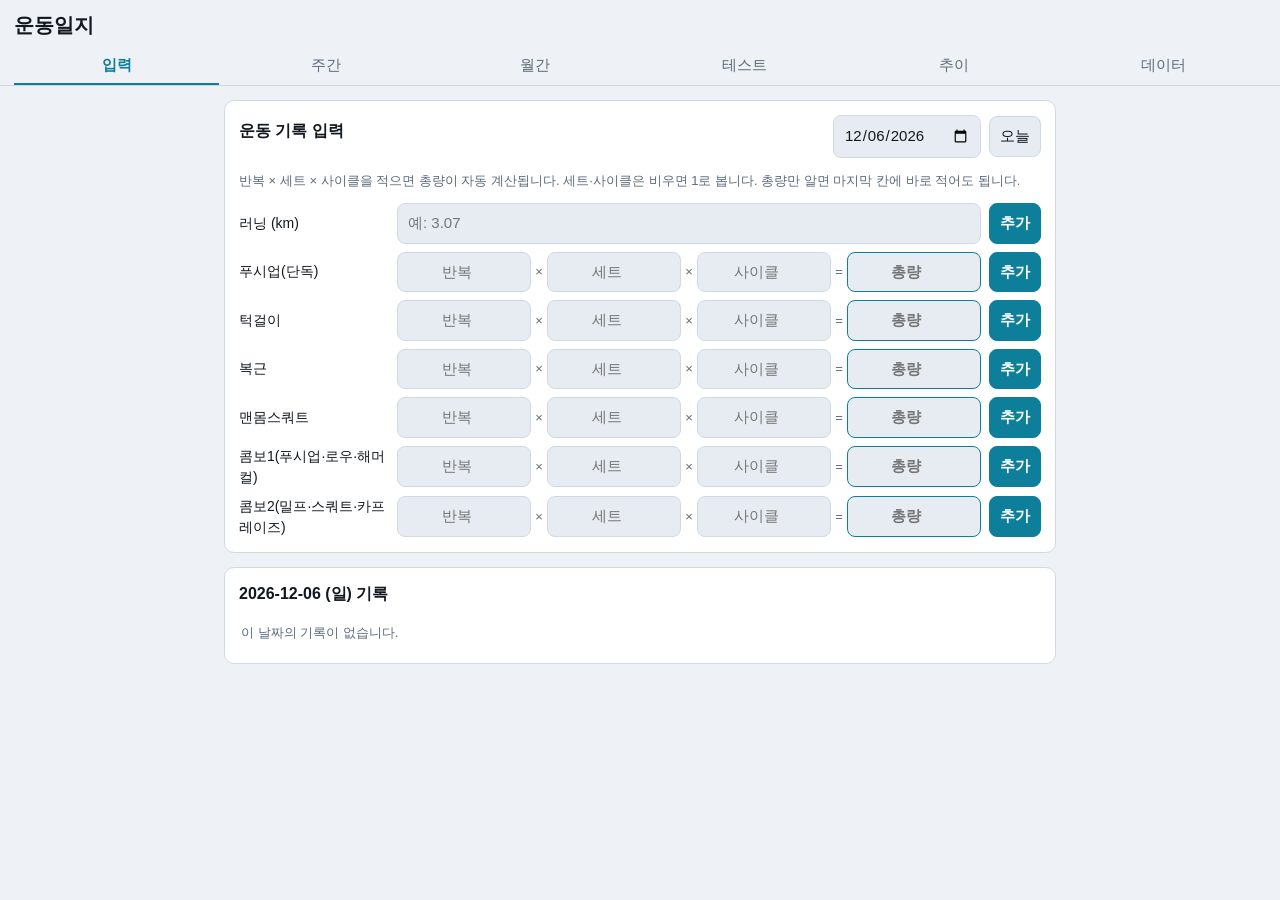
==== commit 0cc91856: "Revert "스마트워치 러닝 기록 가져오기와 건강 탭 추가 (#9)" This reverts commit 3d42726e195f17b98f98a98f26bd4f60125f0d1b" ====
--- a/workout/index.html
+++ b/workout/index.html
@@ -167,17 +167,7 @@
 .loglist li:last-child { border-bottom: none; }
 .loglist .ex { flex: 1; }
 .loglist .val { font-weight: 700; font-variant-numeric: tabular-nums; }
-.loglist .sets { color: var(--dim); font-size: 13px; text-align: right; }
-.loglist .tag {
-  margin-left: 6px;
-  padding: 1px 6px;
-  border-radius: 999px;
-  background: var(--panel2);
-  border: 1px solid var(--line);
-  color: var(--dim);
-  font-size: 11px;
-  vertical-align: middle;
-}
+.loglist .sets { color: var(--dim); font-size: 13px; }
 .loglist button { background: none; border: none; color: var(--bad); font-size: 16px; cursor: pointer; }
 
 /* 내비게이션(주/월) */
@@ -378,7 +368,6 @@
       <button data-view="week">주간</button>
       <button data-view="month">월간</button>
       <button data-view="test">테스트</button>
-      <button data-view="health">건강</button>
       <button data-view="trend">추이</button>
       <button data-view="data">데이터</button>
     </nav>
@@ -469,13 +458,11 @@
   if (!Array.isArray(s.entries)) s.entries = [];
   if (!s.goals) s.goals = {};
   if (!Array.isArray(s.tests)) s.tests = [];
-  if (!Array.isArray(s.health)) s.health = [];   // 워치에서 가져온 건강 지표
-  if (!s.profile) s.profile = {};                // 나이·최대심박 등
   return s;
 }
 function seedState() {
   const hist = (window.WORKOUT_HISTORY || []).map(e => ({ id: uid(), d: e.d, ex: e.ex, v: e.v, s: e.s }));
-  state = { entries: hist, goals: {}, tests: [], health: [], profile: {} };
+  state = { entries: hist, goals: {}, tests: [] };
   saveState();
 }
 function saveState() { localStorage.setItem(LS_KEY, JSON.stringify(state)); }
@@ -505,57 +492,15 @@
 }
 function weekSums(monday) { return sumByExercise(entriesBetween(iso(monday), iso(addDays(monday, 6)))); }
 
-/* ---------- 건강 지표 (워치에서 가져온 값) ---------- */
-function healthSeries(type) {
-  return state.health.filter(h => h.type === type).sort((a, b) => a.d.localeCompare(b.d));
-}
-function latestHealth(type) {
-  const s = healthSeries(type);
-  return s.length ? s[s.length - 1] : null;
-}
-// 해당 날짜 이전의 가장 가까운 안정시 심박 (그날의 몸 상태에 가장 가까운 값)
-function restingHrAt(dateISO) {
-  const s = healthSeries("resting_hr");
-  let v = null;
-  for (const h of s) { if (h.d > dateISO) break; v = h.v; }
-  return v != null ? v : (s.length ? s[0].v : null);
-}
-function maxHr() {
-  if (state.profile.maxHr > 0) return state.profile.maxHr;
-  if (state.profile.age > 0) return 220 - state.profile.age;   // 표준 추정식
-  return null;
-}
-
 /* ---------- 훈련 부하 ----------
  * 종목이 다른 운동을 한 숫자로 합치기 위한 환산치. 러닝 1km를 맨몸 100회에
  * 상당하는 부하로 본다(대략적인 기준일 뿐 생리학적 등가는 아니다).
- * 이 값 자체보다 주 단위 변화율이 의미 있다.
- *
- * 워치에서 시간·심박을 가져왔고 최대심박을 알면, 러닝은 심박 기반(TRIMP)으로
- * 계산한다. 같은 5km라도 전력질주와 조깅의 부하가 다른 것을 반영한다.
- *
- * 계수 8은 심박이 없던 과거 기록과 눈금을 맞추기 위한 값이다. 보통 강도
- * (6분/km, 심박 150, 안정시 49, 최대 180)에서 km당 104가 나와 옛 방식의 100과
- * 거의 같다. 이래야 4주 평균에 심박 있는 주와 없는 주가 섞여도 비교가 성립한다.
- * 같은 5km라도 조깅 415 / 보통 520 / 빠르게 621 / 전력 687 로 강도가 갈린다.
- */
+ * 이 값 자체보다 주 단위 변화율이 의미 있다. */
 const RUNNING_LOAD_PER_KM = 100;
-const TRIMP_SCALE = 8;
-
-/* Banister TRIMP: 지속시간 × 심박여유율 × 0.64·e^(1.92·심박여유율) */
-function runLoad(e) {
-  const hrMax = maxHr();
-  const hrRest = restingHrAt(e.d);
-  if (e.min > 0 && e.hr > 0 && hrMax && hrRest != null && hrMax > hrRest) {
-    const reserve = Math.min(1, Math.max(0, (e.hr - hrRest) / (hrMax - hrRest)));
-    return e.min * reserve * 0.64 * Math.exp(1.92 * reserve) * TRIMP_SCALE;
-  }
-  return e.v * RUNNING_LOAD_PER_KM;
-}
 
 function loadOf(entries) {
   let load = 0;
-  for (const e of entries) load += e.ex === "running" ? runLoad(e) : e.v;
+  for (const e of entries) load += e.ex === "running" ? e.v * RUNNING_LOAD_PER_KM : e.v;
   return load;
 }
 function weekLoad(monday) { return loadOf(entriesBetween(iso(monday), iso(addDays(monday, 6)))); }
@@ -578,259 +523,10 @@
   return                   { label: "과부하 위험", cls: "bad",  desc: "급격한 증가는 부상 위험을 높입니다. 회복에 무게를 두세요." };
 }
 
-/* ---------- 워치 기록 가져오기 ----------
- * 스마트워치는 웹앱이 직접 읽을 수 없다(HealthKit 등에 웹 API가 없다).
- * 대신 각 앱이 내보내는 파일을 읽는다.
- *   애플 건강  → 내보내기.zip 또는 그 안의 export.xml
- *   삼성 헬스  → 개인 데이터 다운로드로 받은 CSV
- *   그 외      → 날짜·거리·시간·심박 열이 있는 CSV (가민·스트라바 등)
- *
- * 건강 앱 내보내기는 수백 MB까지 커진다. 통째로 메모리에 올리면 휴대폰에서
- * 죽으므로, 압축을 풀면서 흘려보내며(streaming) 필요한 조각만 골라낸다.
- */
-
-/* ZIP에서 파일 하나를 골라 읽기 스트림으로 돌려준다.
- * 중앙 디렉터리를 직접 읽고, 압축 해제는 브라우저 기본 기능에 맡긴다. */
-async function zipEntryStream(file, matchName) {
-  const tailLen = Math.min(file.size, 66000);          // EOCD는 파일 끝쪽에 있다
-  const tail = new DataView(await file.slice(file.size - tailLen).arrayBuffer());
-  let eocd = -1;
-  for (let i = tail.byteLength - 22; i >= 0; i--) {
-    if (tail.getUint32(i, true) === 0x06054b50) { eocd = i; break; }
-  }
-  if (eocd < 0) throw new Error("ZIP 형식이 아닙니다");
-  const count = tail.getUint16(eocd + 10, true);
-  const cdSize = tail.getUint32(eocd + 12, true);
-  const cdOffset = tail.getUint32(eocd + 16, true);
-  if (cdOffset === 0xffffffff) throw new Error("4GB가 넘는 ZIP은 지원하지 않습니다");
-
-  const cd = new DataView(await file.slice(cdOffset, cdOffset + cdSize).arrayBuffer());
-  const dec = new TextDecoder();
-  let p = 0;
-  for (let i = 0; i < count && p + 46 <= cd.byteLength; i++) {
-    if (cd.getUint32(p, true) !== 0x02014b50) break;
-    const method = cd.getUint16(p + 10, true);
-    const compSize = cd.getUint32(p + 20, true);
-    const nameLen = cd.getUint16(p + 28, true);
-    const extraLen = cd.getUint16(p + 30, true);
-    const cmtLen = cd.getUint16(p + 32, true);
-    const localOff = cd.getUint32(p + 42, true);
-    const name = dec.decode(new Uint8Array(cd.buffer, cd.byteOffset + p + 46, nameLen));
-    p += 46 + nameLen + extraLen + cmtLen;
-    if (!matchName(name)) continue;
-
-    // 로컬 헤더에서 실제 데이터 시작 위치를 구한다 (이름·부가정보 길이가 다를 수 있다)
-    const lh = new DataView(await file.slice(localOff, localOff + 30).arrayBuffer());
-    if (lh.getUint32(0, true) !== 0x04034b50) throw new Error("ZIP 내부 구조가 예상과 다릅니다");
-    const dataStart = localOff + 30 + lh.getUint16(26, true) + lh.getUint16(28, true);
-    let stream = file.slice(dataStart, dataStart + compSize).stream();
-    if (method === 8) {
-      if (!window.DecompressionStream) throw new Error("이 브라우저는 ZIP 해제를 지원하지 않습니다");
-      stream = stream.pipeThrough(new DecompressionStream("deflate-raw"));
-    } else if (method !== 0) {
-      throw new Error("지원하지 않는 압축 방식입니다");
-    }
-    return { name, stream };
-  }
-  return null;
-}
-
-// 애플 건강 XML에서 우리가 쓰는 세 가지만 골라낸다. 나머지(수백만 건의 심박 샘플)는 건너뛴다.
-const HK_MARKS = [
-  "<Workout ",
-  '<Record type="HKQuantityTypeIdentifierRestingHeartRate"',
-  '<Record type="HKQuantityTypeIdentifierVO2Max"',
-];
-
-function attrsOf(tag) {
-  const out = {};
-  const re = /([\w:]+)="([^"]*)"/g;
-  let m;
-  while ((m = re.exec(tag))) out[m[1]] = m[2];
-  return out;
-}
-const hkDate = s => (s || "").slice(0, 10);          // "2026-07-01 07:00:00 +0900" → "2026-07-01"
-
-/* 스트림을 흘려보내며 필요한 요소만 뽑는다. onFound(kind, attrs, inner) */
-async function scanHealthXml(stream, onFound, onProgress) {
-  const reader = stream.pipeThrough(new TextDecoderStream("utf-8")).getReader();
-  let buf = "", read = 0, done = false;
-  while (!done) {
-    const r = await reader.read();
-    done = r.done;
-    if (r.value) { buf += r.value; read += r.value.length; if (onProgress) onProgress(read); }
-
-    for (;;) {
-      // 남은 버퍼에서 가장 먼저 나오는 표식을 찾는다
-      let at = -1, mark = null;
-      for (const mk of HK_MARKS) {
-        const i = buf.indexOf(mk);
-        if (i >= 0 && (at < 0 || i < at)) { at = i; mark = mk; }
-      }
-      if (at < 0) {                       // 표식 없음 — 꼬리만 남기고 버린다
-        buf = buf.slice(Math.max(0, buf.length - 64));
-        break;
-      }
-      const gt = buf.indexOf(">", at);
-      if (gt < 0) { if (!done) break; buf = ""; break; }   // 태그가 잘렸다 — 더 읽는다
-
-      const openTag = buf.slice(at, gt + 1);
-      const isWorkout = mark === "<Workout ";
-      const selfClosing = openTag.endsWith("/>");
-      let inner = "", endAt = gt + 1;
-      if (!selfClosing) {
-        const closeTag = isWorkout ? "</Workout>" : "</Record>";
-        const ce = buf.indexOf(closeTag, gt);
-        if (ce < 0) {                      // 닫는 태그가 아직 안 왔다
-          if (!done) break;
-          buf = buf.slice(gt + 1); continue;
-        }
-        inner = buf.slice(gt + 1, ce);
-        endAt = ce + closeTag.length;
-      }
-      onFound(isWorkout ? "workout" : "record", attrsOf(openTag), inner);
-      buf = buf.slice(endAt);
-    }
-  }
-}
-
-/* 애플 건강 파일(zip 또는 xml)을 읽어 우리 형식으로 바꾼다 */
-async function parseAppleHealth(file, onProgress) {
-  let stream;
-  if (/\.zip$/i.test(file.name)) {
-    const found = await zipEntryStream(file, n => /\.xml$/i.test(n) && !/\bcda\b/i.test(n));
-    if (!found) throw new Error("ZIP 안에서 XML을 찾지 못했습니다");
-    stream = found.stream;
-  } else {
-    stream = file.stream();
-  }
-
-  const runs = [], health = [];
-  await scanHealthXml(stream, (kind, a, inner) => {
-    if (kind === "record") {
-      const d = hkDate(a.startDate), v = parseFloat(a.value);
-      if (!d || !(v > 0)) return;
-      health.push({ d, type: a.type.includes("VO2Max") ? "vo2max" : "resting_hr", v: Math.round(v * 10) / 10 });
-      return;
-    }
-    if (!/Running/i.test(a.workoutActivityType || "")) return;
-    const d = hkDate(a.startDate);
-    if (!d) return;
-
-    // 거리·칼로리는 예전 형식은 속성에, 최근 형식은 WorkoutStatistics 자식에 들어 있다
-    let km = null, kcal = null, hr = null;
-    if (a.totalDistance) {
-      km = parseFloat(a.totalDistance);
-      if (/mi/i.test(a.totalDistanceUnit || "")) km *= 1.609344;
-    }
-    if (a.totalEnergyBurned) kcal = parseFloat(a.totalEnergyBurned);
-    const statRe = /<WorkoutStatistics\b([^>]*)>/g;
-    let sm;
-    while ((sm = statRe.exec(inner))) {
-      const s = attrsOf(sm[1]);
-      const t = s.type || "";
-      if (/DistanceWalkingRunning/.test(t) && s.sum != null) {
-        km = parseFloat(s.sum) * (/mi/i.test(s.unit || "") ? 1.609344 : 1);
-      } else if (/ActiveEnergyBurned/.test(t) && s.sum != null) {
-        kcal = parseFloat(s.sum);
-      } else if (/HeartRate/.test(t) && s.average != null) {
-        hr = parseFloat(s.average);
-      }
-    }
-    const min = a.duration
-      ? parseFloat(a.duration) * (/hr|hour/i.test(a.durationUnit || "") ? 60 : 1)
-      : null;
-    if (!(km > 0)) return;
-    runs.push({
-      d, km: Math.round(km * 100) / 100,
-      min: min > 0 ? Math.round(min * 10) / 10 : null,
-      hr: hr > 0 ? Math.round(hr) : null,
-      kcal: kcal > 0 ? Math.round(kcal) : null,
-    });
-  }, onProgress);
-  return { runs, health };
-}
-
-/* CSV — 삼성 헬스 내보내기와 일반 CSV(가민·스트라바 등)를 함께 처리한다.
- * 열 이름을 보고 날짜·거리·시간·심박을 스스로 찾는다. */
-function splitCsvLine(line) {
-  const out = [];
-  let cur = "", q = false;
-  for (let i = 0; i < line.length; i++) {
-    const c = line[i];
-    if (q) {
-      if (c === '"') { if (line[i + 1] === '"') { cur += '"'; i++; } else q = false; }
-      else cur += c;
-    } else if (c === '"') q = true;
-    else if (c === ",") { out.push(cur); cur = ""; }
-    else cur += c;
-  }
-  out.push(cur);
-  return out;
-}
-
-function parseWatchCsv(text) {
-  const lines = text.split(/\r?\n/).filter(l => l.trim());
-  // 삼성 헬스는 첫 줄이 버전 정보라 헤더가 두 번째 줄에 온다. 열이 가장 많은 앞 줄을 헤더로 본다.
-  let hi = 0, best = -1;
-  for (let i = 0; i < Math.min(3, lines.length); i++) {
-    const n = splitCsvLine(lines[i]).length;
-    if (n > best) { best = n; hi = i; }
-  }
-  const head = splitCsvLine(lines[hi]).map(h => h.trim().toLowerCase());
-  const find = (...pats) => head.findIndex(h => pats.some(p => h.includes(p)));
-
-  const iDate = find("start_time", "start time", "날짜", "date", "시작");
-  const iDist = find("distance", "거리");
-  const iDur  = find("duration", "시간", "elapsed", "moving");
-  const iHr   = find("mean_heart_rate", "avg_hr", "average heart", "heart_rate", "평균 심박", "심박");
-  const iType = find("exercise_type", "activity type", "type", "종류", "운동");
-  if (iDate < 0 || iDist < 0) return { runs: [], health: [], reason: "날짜·거리 열을 찾지 못했습니다" };
-
-  const runs = [];
-  for (let i = hi + 1; i < lines.length; i++) {
-    const c = splitCsvLine(lines[i]);
-    if (c.length < head.length - 2) continue;
-    const rawDate = (c[iDate] || "").trim();
-    const m = rawDate.match(/(\d{4})[-./](\d{1,2})[-./](\d{1,2})/);
-    if (!m) continue;
-    const d = `${m[1]}-${m[2].padStart(2, "0")}-${m[3].padStart(2, "0")}`;
-
-    // 달리기만. 종류 열이 없으면 전부 받는다(사용자가 러닝 파일을 넣었다고 본다).
-    if (iType >= 0) {
-      const t = (c[iType] || "").trim().toLowerCase();
-      const isRun = t === "1002" || /run|러닝|달리기|조깅/.test(t);
-      if (t && !isRun) continue;
-    }
-
-    let dist = parseFloat((c[iDist] || "").replace(/[^\d.]/g, ""));
-    if (!(dist > 0)) continue;
-    if (dist > 400) dist /= 1000;                    // 미터로 적힌 경우(삼성 헬스)
-    let min = null;
-    if (iDur >= 0) {
-      const raw = (c[iDur] || "").trim();
-      const hms = raw.match(/^(\d+):(\d{2})(?::(\d{2}))?$/);
-      if (hms) {
-        min = hms[3] ? +hms[1] * 60 + +hms[2] + +hms[3] / 60 : +hms[1] + +hms[2] / 60;
-      } else {
-        const n = parseFloat(raw.replace(/[^\d.]/g, ""));
-        if (n > 0) min = n > 10000 ? n / 60000 : n;   // 밀리초로 적힌 경우(삼성 헬스)
-      }
-    }
-    const hr = iHr >= 0 ? parseFloat((c[iHr] || "").replace(/[^\d.]/g, "")) : NaN;
-    runs.push({
-      d, km: Math.round(dist * 100) / 100,
-      min: min > 0 ? Math.round(min * 10) / 10 : null,
-      hr: hr > 0 ? Math.round(hr) : null, kcal: null,
-    });
-  }
-  return { runs, health: [] };
-}
-
 /* ---------- 뷰 라우팅 ---------- */
 const app = document.getElementById("app");
 const views = { log: renderLog, week: renderWeek, month: renderMonth,
-                test: renderTest, health: renderHealth, trend: renderTrend, data: renderData };
+                test: renderTest, trend: renderTrend, data: renderData };
 let current = { view: "log", date: iso(new Date()), weekMonday: mondayOf(new Date()),
                 month: new Date().getMonth(), year: new Date().getFullYear(),
                 trendEx: "pushup_total", trendYear: new Date().getFullYear(),
@@ -947,15 +643,8 @@
     .sort((a, b) => a.ex.localeCompare(b.ex));
   const list = el("ul", { class: "loglist" },
     dayEntries.length ? dayEntries.map(e => el("li", null,
-      el("span", { class: "ex" }, exName(e.ex),
-        e.src === "watch" ? el("span", { class: "tag" }, "워치") : null),
-      // 워치에서 온 러닝은 시간·심박을 함께 보여준다
-      e.min || e.hr
-        ? el("span", { class: "sets" },
-            [e.min ? `${fmtNum(e.min, true)}분` : null,
-             e.hr ? `${e.hr}bpm` : null,
-             e.min && e.v ? `${fmtNum(e.min / e.v, true)}분/km` : null].filter(Boolean).join(" · "))
-        : e.s ? el("span", { class: "sets" }, e.s) : null,
+      el("span", { class: "ex" }, exName(e.ex)),
+      e.s ? el("span", { class: "sets" }, e.s) : null,
       el("span", { class: "val" }, `${fmtNum(e.v, EX_BY_KEY[e.ex] && EX_BY_KEY[e.ex].decimal)} ${exUnit(e.ex)}`),
       el("button", { title: "삭제", onclick: () => {
         state.entries = state.entries.filter(x => x.id !== e.id);
@@ -1066,11 +755,7 @@
       el("span", null, "0"), el("span", null, "0.8"), el("span", null, "1.3"), el("span", null, "2.0+")),
     el("p", { class: "muted", style: "margin-bottom:0" }, zone.desc),
     el("p", { class: "muted", style: "margin:6px 0 0" },
-      maxHr() && latestHealth("resting_hr")
-        ? "부하 = 총 반복수 + 러닝(심박 기반). 워치에서 시간·심박을 가져온 러닝은 " +
-          "강도까지 반영해 계산합니다. 절대값보다 주별 변화율을 보는 지표입니다."
-        : `부하 = 총 반복수 + 러닝 km × ${RUNNING_LOAD_PER_KM}. 절대값보다 주별 변화율을 보는 지표입니다. ` +
-          "건강 탭에서 워치 기록과 나이를 넣으면 러닝을 심박 기반으로 더 정확히 계산합니다."));
+      `부하 = 총 반복수 + 러닝 km × ${RUNNING_LOAD_PER_KM}. 절대값보다 주별 변화율을 보는 지표입니다.`));
 
   // 요일 × 종목 상세 표
   const days = Array.from({ length: 7 }, (_, i) => addDays(mon, i));
@@ -1537,149 +1222,6 @@
         "월 1회 정도, 컨디션이 비슷한 시간대에 측정하면 총량 그래프와 나란히 놓고 볼 수 있습니다.")));
 }
 
-/* ---------- 건강 탭 ----------
- * 워치가 재는 값으로 '얼마나 했나'가 아니라 '몸이 어떤 상태인가'를 본다.
- *   VO2Max     심폐능력. 오르면 좋다. 워치가 러닝 중에 추정한다.
- *   안정시 심박  회복 상태. 낮을수록 좋고, 갑자기 오르면 피로·과훈련 신호다.
- *   러닝 효율   같은 심박으로 더 빨리 달릴 수 있게 되었는가.
- */
-function lineChart(points, opts) {
-  const o = Object.assign({ W: 820, H: 240, padL: 62, padB: 40, padT: 16, lower: false, unit: "" }, opts);
-  if (points.length < 2) return null;
-  const vals = points.map(p => p.v);
-  let lo = Math.min(...vals), hi = Math.max(...vals);
-  const pad = (hi - lo) * 0.15 || Math.max(1, hi * 0.05);
-  lo -= pad; hi += pad;
-  const t0 = parseISO(points[0].d).getTime();
-  const t1 = parseISO(points[points.length - 1].d).getTime();
-  const span = Math.max(1, t1 - t0);
-  const X = p => o.padL + (o.W - o.padL - 14) * ((parseISO(p.d).getTime() - t0) / span);
-  const Y = p => o.H - o.padB - (o.H - o.padB - o.padT) * ((p.v - lo) / (hi - lo));
-  const parts = [`<line class="axis" x1="${o.padL}" y1="${o.H - o.padB}" x2="${o.W}" y2="${o.H - o.padB}"/>`];
-  for (const f of [0, 0.5, 1]) {
-    const y = o.H - o.padB - (o.H - o.padB - o.padT) * f;
-    parts.push(`<line class="axis" x1="${o.padL}" y1="${y}" x2="${o.W}" y2="${y}" stroke-dasharray="3 4"/>`);
-    parts.push(`<text x="${o.padL - 7}" y="${y + 5}" text-anchor="end">${fmtNum(lo + (hi - lo) * f, true)}</text>`);
-  }
-  parts.push(`<polyline class="trendline" points="${points.map(p => `${X(p).toFixed(1)},${Y(p).toFixed(1)}`).join(" ")}"/>`);
-  for (const p of points)
-    parts.push(`<circle class="dot" cx="${X(p).toFixed(1)}" cy="${Y(p).toFixed(1)}" r="4"><title>${p.d} · ${fmtNum(p.v, true)} ${o.unit}</title></circle>`);
-  parts.push(`<text x="${o.padL}" y="${o.H - o.padB + 20}">${points[0].d}</text>`);
-  parts.push(`<text x="${o.W - 14}" y="${o.H - o.padB + 20}" text-anchor="end">${points[points.length - 1].d}</text>`);
-  const box = el("div");
-  box.innerHTML = `<svg class="chart" viewBox="0 0 ${o.W} ${o.H}" role="img">${parts.join("")}</svg>`;
-  return box;
-}
-
-// 최근값과 그 이전 평균을 비교해 방향을 보여준다
-function trendStat(name, series, unit, lowerIsBetter, note) {
-  if (!series.length)
-    return el("div", { class: "stat" },
-      el("div", { class: "name" }, name),
-      el("div", { class: "big" }, "—"),
-      el("div", { class: "cmp muted" }, "기록 없음"));
-  const last = series[series.length - 1];
-  const prior = series.slice(Math.max(0, series.length - 7), series.length - 1);
-  const base = prior.length ? prior.reduce((a, h) => a + h.v, 0) / prior.length : null;
-  const diff = base == null ? null : last.v - base;
-  const good = diff == null ? null : (lowerIsBetter ? diff < 0 : diff > 0);
-  return el("div", { class: "stat" },
-    el("div", { class: "name" }, name),
-    el("div", { class: "big" }, fmtNum(last.v, true), el("span", { class: "unit" }, " " + unit)),
-    diff == null
-      ? el("div", { class: "cmp muted" }, `${last.d} 측정`)
-      : el("div", { class: "cmp" },
-          el("span", { class: good ? "up" : "down" },
-            (diff >= 0 ? "▲ " : "▼ ") + fmtNum(Math.abs(diff), true)),
-          ` 직전 평균 ${fmtNum(base, true)} · ${last.d}`),
-    note ? el("div", { class: "muted", style: "font-size:12px;margin-top:4px" }, note) : null);
-}
-
-function renderHealth() {
-  const vo2 = healthSeries("vo2max");
-  const rhr = healthSeries("resting_hr");
-
-  // 심박이 기록된 러닝 → 심박당 속도(효율). 같은 심박에서 빨라지면 심폐가 좋아진 것.
-  const runs = state.entries
-    .filter(e => e.ex === "running" && e.min > 0 && e.hr > 0 && e.v > 0)
-    .sort((a, b) => a.d.localeCompare(b.d));
-  const effSeries = runs.map(e => ({ d: e.d, v: Math.round((e.v / (e.min / 60)) / e.hr * 10000) / 100 }));
-  const paceSeries = runs.map(e => ({ d: e.d, v: Math.round(e.min / e.v * 100) / 100 }));
-
-  // 나이·최대심박 설정 — 심박 기반 부하 계산에 필요
-  const ageInput = el("input", { type: "number", min: "10", max: "100", step: "1", style: "width:76px",
-    value: state.profile.age || "", placeholder: "나이",
-    onchange: ev => {
-      const v = parseInt(ev.target.value, 10);
-      if (v > 0) state.profile.age = v; else delete state.profile.age;
-      saveState(); render();
-    } });
-  const maxHrInput = el("input", { type: "number", min: "120", max: "230", step: "1", style: "width:86px",
-    value: state.profile.maxHr || "", placeholder: maxHr() ? String(maxHr()) : "최대심박",
-    onchange: ev => {
-      const v = parseInt(ev.target.value, 10);
-      if (v > 0) state.profile.maxHr = v; else delete state.profile.maxHr;
-      saveState(); render();
-    } });
-
-  const hasAny = vo2.length || rhr.length || runs.length;
-
-  app.append(
-    el("div", { class: "card" },
-      el("h2", null, "심폐 건강"),
-      el("div", { class: "stat-grid" },
-        trendStat("심폐능력 (VO₂max)", vo2, "mL/kg/min", false,
-          "워치가 러닝 중에 추정합니다. 높을수록 좋습니다."),
-        trendStat("안정시 심박", rhr, "bpm", true,
-          "낮을수록 회복이 잘 된 상태. 갑자기 오르면 피로 신호입니다."),
-        trendStat("러닝 효율", effSeries, "×100 km/h/bpm", false,
-          "심박 1회당 속도. 같은 심박으로 더 빨리 달릴수록 높아집니다.")),
-      vo2.length >= 2
-        ? el("div", null, el("h2", { style: "margin-top:16px" }, "심폐능력 추이"), lineChart(vo2, { unit: "mL/kg/min" }))
-        : null,
-      rhr.length >= 2
-        ? el("div", null, el("h2", { style: "margin-top:16px" }, "안정시 심박 추이"), lineChart(rhr, { unit: "bpm" }))
-        : null,
-      effSeries.length >= 2
-        ? el("div", null,
-            el("h2", { style: "margin-top:16px" }, "러닝 효율 추이"), lineChart(effSeries, { unit: "" }),
-            el("p", { class: "muted" }, "선이 우상향하면 심폐능력이 좋아지는 중입니다."))
-        : null,
-      paceSeries.length >= 2
-        ? el("div", null,
-            el("h2", { style: "margin-top:16px" }, "러닝 페이스 추이"), lineChart(paceSeries, { unit: "분/km" }),
-            el("p", { class: "muted" }, "낮을수록 빠릅니다. 단, 그날 강도에 따라 흔들리므로 효율 그래프와 함께 보세요."))
-        : null,
-      !hasAny
-        ? el("p", { class: "muted" },
-            "아직 워치 기록이 없습니다. 데이터 탭의 [워치 기록 가져오기]로 불러오세요.")
-        : null),
-
-    el("div", { class: "card" },
-      el("h2", null, "심박 기반 부하 설정"),
-      el("p", { class: "muted" },
-        "나이를 넣으면 최대심박을 추정(220 − 나이)해, 시간·심박이 있는 러닝의 부하를 " +
-        "강도까지 반영해 계산합니다. 같은 5km라도 전력질주와 조깅의 부하가 달라집니다. " +
-        "실측 최대심박을 아신다면 직접 넣는 편이 정확합니다."),
-      el("div", { class: "row" },
-        el("span", { class: "muted" }, "나이"), ageInput,
-        el("span", { class: "muted" }, "최대심박"), maxHrInput),
-      el("p", { class: "muted", style: "margin-bottom:0" },
-        maxHr()
-          ? `적용 중: 최대심박 ${maxHr()} bpm · 안정시 심박 ` +
-            (latestHealth("resting_hr") ? `${latestHealth("resting_hr").v} bpm` : "없음(워치 기록 필요)")
-          : "나이나 최대심박을 넣기 전에는 러닝을 거리 기준으로만 계산합니다.")),
-
-    el("div", { class: "card" },
-      el("h2", null, "지표 읽는 법"),
-      el("ul", { class: "notes" },
-        el("li", null, "VO₂max는 몇 주 단위로 천천히 움직입니다. 하루하루의 변동은 무시하세요."),
-        el("li", null, "안정시 심박이 평소보다 5 bpm 이상 높은 날이 이어지면 회복이 덜 된 것입니다."),
-        el("li", null, "러닝 효율은 페이스보다 정직합니다. 페이스는 그날 얼마나 힘을 썼는지에 좌우되지만, " +
-                       "효율은 '같은 심박에서 얼마나 빠른가'라서 컨디션 영향이 덜합니다."),
-        el("li", null, "세 지표가 함께 좋아지면 훈련이 통하고 있다는 뜻입니다."))));
-}
-
 /* ---------- 추이 탭 ----------
  * 축을 두 방향으로 바꿔 볼 수 있다.
  *   집계 단위: 주별 / 월별 / 연별
@@ -1872,7 +1414,7 @@
   const loadByDay = {};
   for (const e of state.entries) {
     if (!e.d.startsWith(String(year))) continue;
-    loadByDay[e.d] = (loadByDay[e.d] || 0) + (e.ex === "running" ? runLoad(e) : e.v);
+    loadByDay[e.d] = (loadByDay[e.d] || 0) + (e.ex === "running" ? e.v * RUNNING_LOAD_PER_KM : e.v);
   }
   const dayLoads = Object.values(loadByDay).sort((a, b) => a - b);
   // 분위수로 경계를 잡아, 해가 달라도 상대적인 진하기가 유지되게 한다
@@ -1935,114 +1477,6 @@
   URL.revokeObjectURL(a.href);
 }
 
-/* 워치 기록 가져오기 카드 — 파일 종류를 스스로 알아보고, 미리 보여준 뒤 병합한다 */
-function watchImportCard() {
-  const status = el("p", { class: "muted" },
-    "애플 건강의 내보내기 ZIP, 또는 워치 앱에서 받은 CSV 파일을 넣으세요.");
-  const result = el("div", { class: "diag" });
-
-  const merge = (runs, health) => {
-    // 러닝: 날짜+거리가 같으면 같은 기록으로 본다(직접 적은 것과 워치 것이 겹치는 경우)
-    let added = 0, enriched = 0;
-    for (const r of runs) {
-      const same = state.entries.find(e => e.ex === "running" && e.d === r.d &&
-                                           Math.abs(e.v - r.km) < 0.06);
-      if (same) {
-        // 이미 있는 기록에 시간·심박만 채워 넣는다
-        if (r.min && !same.min) { same.min = r.min; enriched++; }
-        if (r.hr && !same.hr) same.hr = r.hr;
-        if (r.kcal && !same.kcal) same.kcal = r.kcal;
-        continue;
-      }
-      state.entries.push({ id: uid(), d: r.d, ex: "running", v: r.km,
-                           min: r.min || undefined, hr: r.hr || undefined,
-                           kcal: r.kcal || undefined, src: "watch" });
-      added++;
-    }
-    const seenH = new Set(state.health.map(h => `${h.d}|${h.type}`));
-    let addedH = 0;
-    for (const h of health) {
-      const k = `${h.d}|${h.type}`;
-      if (seenH.has(k)) continue;          // 하루 한 건만 (워치는 하루에도 여러 번 잰다)
-      seenH.add(k); state.health.push(h); addedH++;
-    }
-    saveState();
-    return { added, enriched, addedH };
-  };
-
-  const fileInput = el("input", { type: "file", class: "visually-hidden",
-    accept: ".zip,.xml,.csv,application/zip,text/xml,text/csv",
-    onchange: async ev => {
-      const file = ev.target.files[0];
-      if (!file) return;
-      result.innerHTML = "";
-      status.textContent = `${file.name} 읽는 중…`;
-      try {
-        let parsed;
-        if (/\.csv$/i.test(file.name)) {
-          parsed = parseWatchCsv(await file.text());
-          if (parsed.reason) throw new Error(parsed.reason);
-        } else if (/\.(zip|xml)$/i.test(file.name)) {
-          parsed = await parseAppleHealth(file, read => {
-            status.textContent = `읽는 중… ${(read / 1e6).toFixed(0)}MB 처리`;
-          });
-        } else {
-          throw new Error("zip · xml · csv 파일만 지원합니다");
-        }
-
-        const { runs, health } = parsed;
-        if (!runs.length && !health.length) {
-          status.textContent = "가져올 러닝 기록을 찾지 못했습니다.";
-          return;
-        }
-        const vo2 = health.filter(h => h.type === "vo2max").length;
-        const rhr = health.filter(h => h.type === "resting_hr").length;
-        const withHr = runs.filter(r => r.hr).length;
-        const span = runs.length
-          ? `${runs[0].d} ~ ${runs[runs.length - 1].d}` : "-";
-        if (!confirm(`러닝 ${runs.length}건${runs.length ? ` (${span})` : ""}\n` +
-                     `심박 포함 ${withHr}건 · 심폐능력 ${vo2}건 · 안정시 심박 ${rhr}건\n\n가져올까요?`)) {
-          status.textContent = "취소했습니다.";
-          return;
-        }
-        const r = merge(runs, health);
-        render();
-        alert(`러닝 ${r.added}건을 새로 넣고, 기존 ${r.enriched}건에 시간·심박을 채웠습니다.\n` +
-              `건강 지표 ${r.addedH}건을 가져왔습니다.`);
-      } catch (e) {
-        status.textContent = "가져오지 못했습니다: " + e.message;
-      }
-    } });
-
-  const runsWithHr = state.entries.filter(e => e.ex === "running" && e.hr > 0).length;
-  if (runsWithHr || state.health.length) {
-    result.append(
-      el("div", null, `심박이 있는 러닝 ${runsWithHr}건`),
-      el("div", null, `심폐능력 ${healthSeries("vo2max").length}건 · ` +
-                      `안정시 심박 ${healthSeries("resting_hr").length}건`));
-  }
-
-  return el("div", { class: "card" },
-    el("h2", null, "워치 기록 가져오기"),
-    el("div", { class: "row" },
-      el("button", { class: "btn primary", onclick: () => fileInput.click() }, "파일 선택"),
-      fileInput),
-    status, result,
-    el("h2", { style: "margin-top:14px" }, "파일 만드는 법"),
-    el("ul", { class: "notes" },
-      el("li", null, el("b", null, "애플워치 "), "— 아이폰 건강 앱 → 오른쪽 위 프로필 → 맨 아래 " +
-        "[건강 데이터 내보내기] → 파일에 저장. 받은 ZIP을 그대로 넣으면 됩니다. " +
-        "러닝뿐 아니라 심폐능력·안정시 심박도 함께 들어옵니다."),
-      el("li", null, el("b", null, "갤럭시워치 "), "— 삼성 헬스 앱 → 설정 → [개인 데이터 다운로드] → " +
-        "받은 파일 중 exercise가 들어간 CSV를 넣으세요."),
-      el("li", null, el("b", null, "가민·스트라바 등 "), "— 활동 목록을 CSV로 내보내면 됩니다. " +
-        "날짜와 거리 열만 있으면 읽고, 시간·심박 열이 있으면 함께 가져옵니다."),
-      el("li", null, "같은 날 같은 거리의 러닝이 이미 있으면 새로 만들지 않고 " +
-        "시간·심박만 채워 넣습니다. 여러 번 넣어도 중복되지 않습니다.")),
-    el("p", { class: "muted", style: "margin-bottom:0" },
-      "파일은 이 기기 안에서만 읽습니다. 어디로도 전송되지 않습니다."));
-}
-
 function renderData() {
   const n = state.entries.length;
   const dates = state.entries.map(e => e.d).sort();
@@ -2066,20 +1500,9 @@
           const key = `${e.d}|${e.ex}|${e.v}|${e.s || ""}`;
           if (seen.has(key)) continue;
           seen.add(key);
-          state.entries.push({ id: uid(), d: e.d, ex: e.ex, v: e.v, s: e.s,
-                               min: e.min, hr: e.hr, kcal: e.kcal, src: e.src });
+          state.entries.push({ id: uid(), d: e.d, ex: e.ex, v: e.v, s: e.s });
           added++;
         }
-        // 건강 지표와 프로필도 함께 복원
-        if (Array.isArray(data.health)) {
-          const seenH = new Set(state.health.map(h => `${h.d}|${h.type}`));
-          for (const h of data.health) {
-            const k = `${h.d}|${h.type}`;
-            if (!h.d || !h.type || seenH.has(k)) continue;
-            seenH.add(k); state.health.push({ d: h.d, type: h.type, v: h.v });
-          }
-        }
-        if (data.profile) Object.assign(state.profile, data.profile);
         // 테스트 기록도 같은 방식으로 병합
         let addedTests = 0;
         if (Array.isArray(data.tests)) {
@@ -2114,14 +1537,12 @@
         el("button", { class: "btn primary", onclick: () =>
           download(`운동일지-${iso(new Date())}.json`,
             JSON.stringify({ exported: iso(new Date()), goals: state.goals,
-                             entries: state.entries, tests: state.tests,
-                             health: state.health, profile: state.profile }, null, 1),
+                             entries: state.entries, tests: state.tests }, null, 1),
             "application/json") }, "JSON 내보내기"),
         el("button", { class: "btn", onclick: () => {
-          const head = "date,exercise,exercise_name,value,unit,sets,minutes,avg_hr,kcal,source\n";
+          const head = "date,exercise,exercise_name,value,unit,sets\n";
           const body = [...state.entries].sort((a, b) => a.d.localeCompare(b.d) || a.ex.localeCompare(b.ex))
-            .map(e => `${e.d},${e.ex},${exName(e.ex)},${e.v},${exUnit(e.ex)},"${e.s || ""}",` +
-                      `${e.min || ""},${e.hr || ""},${e.kcal || ""},${e.src || "manual"}`).join("\n");
+            .map(e => `${e.d},${e.ex},${exName(e.ex)},${e.v},${exUnit(e.ex)},"${e.s || ""}"`).join("\n");
           download(`운동일지-${iso(new Date())}.csv`, "﻿" + head + body, "text/csv");
         } }, "CSV 내보내기"),
         el("button", { class: "btn", onclick: () => importInput.click() }, "JSON 가져오기"),
@@ -2129,15 +1550,13 @@
       el("p", { class: "muted" },
         "가져오기는 (날짜·종목·수량·세트) 기준으로 중복을 제외하고 병합합니다. " +
         "Numbers 파일은 tools/convert_numbers.py 로 JSON 변환 후 가져오면 됩니다.")),
-    watchImportCard(),
     el("div", { class: "card" },
       el("h2", null, "초기화"),
       el("p", { class: "muted" }, "되돌릴 수 없습니다. 먼저 JSON을 내보내 두세요."),
       el("div", { class: "row" },
         el("button", { class: "btn danger", onclick: () => {
-          if (confirm(`이 브라우저에 저장된 운동기록 ${n.toLocaleString()}건, ` +
-                      `테스트 ${state.tests.length}건, 건강 지표 ${state.health.length}건을 ` +
-                      `모두 지웁니다. 계속할까요?`)) {
+          if (confirm(`이 브라우저에 저장된 운동기록 ${n.toLocaleString()}건과 ` +
+                      `테스트 ${state.tests.length}건을 모두 지웁니다. 계속할까요?`)) {
             seedState(); render();
           }
         } }, "모든 기록 지우기"))),
